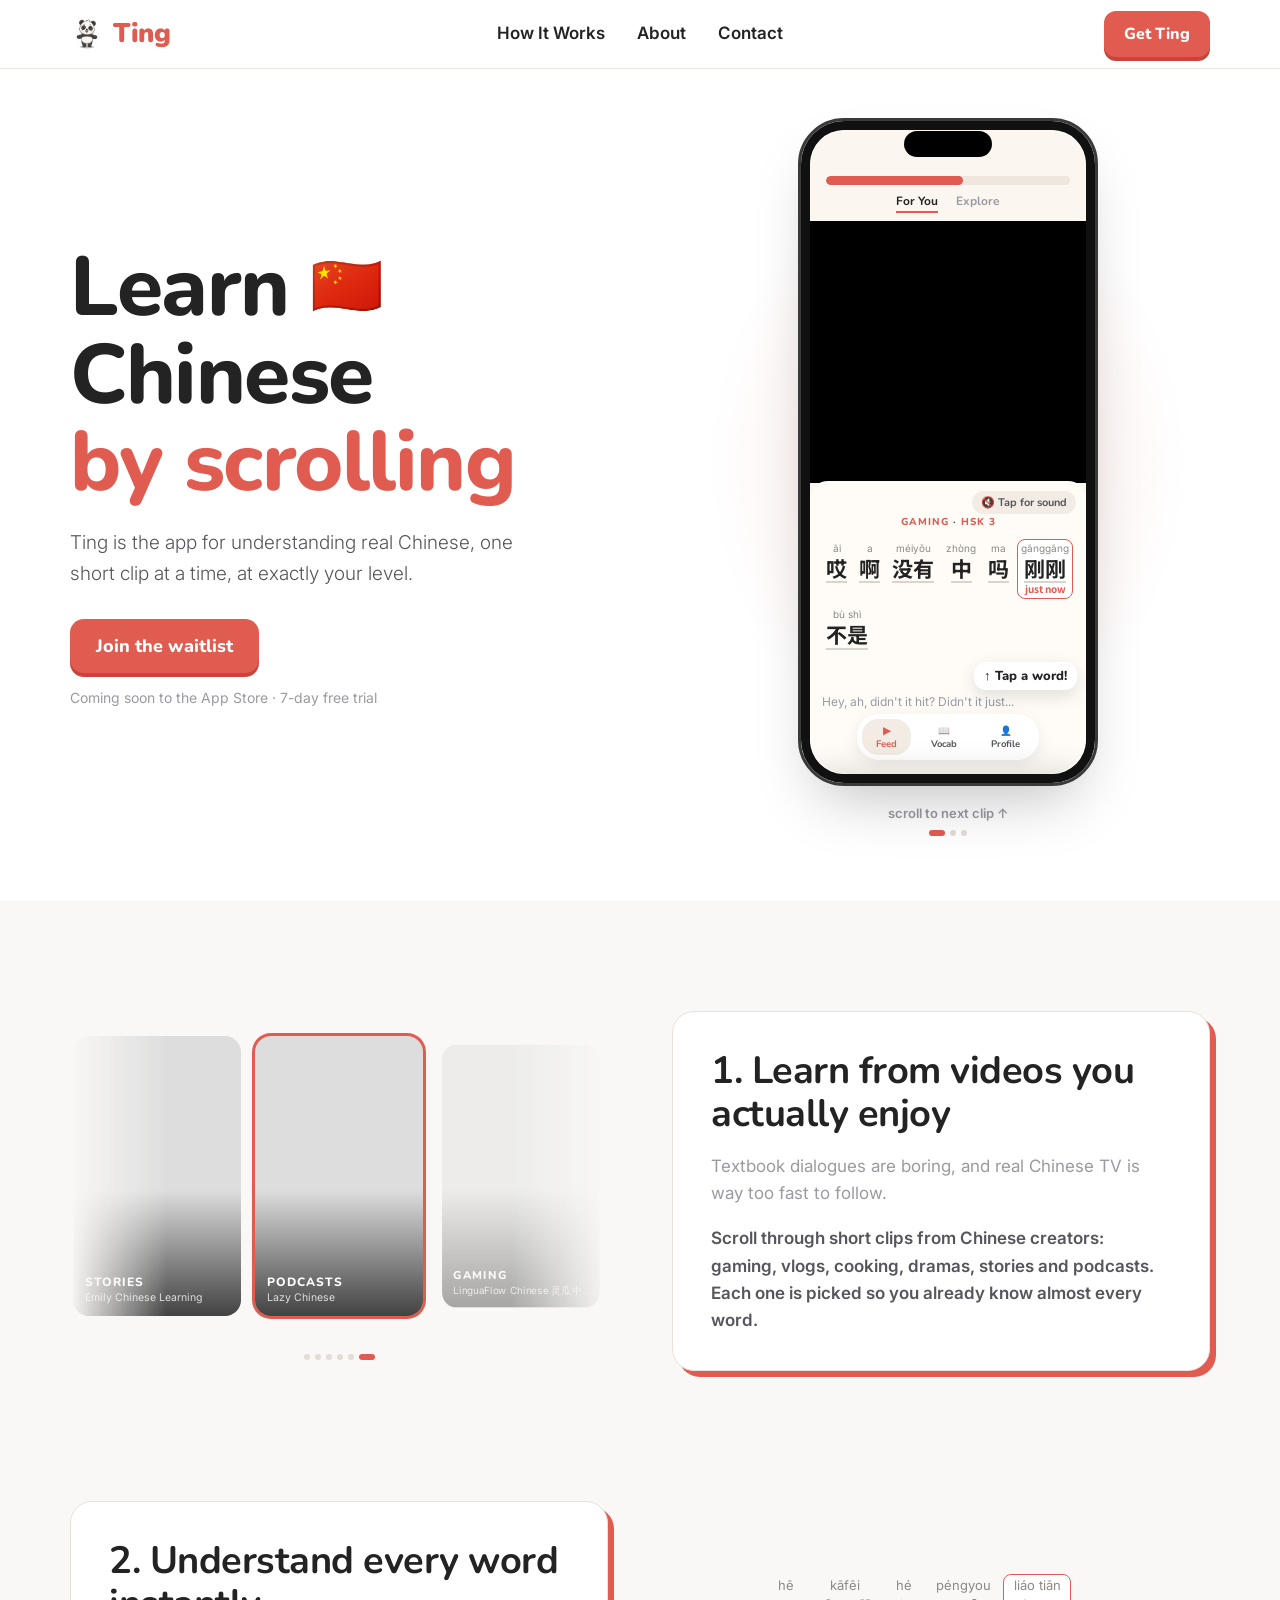
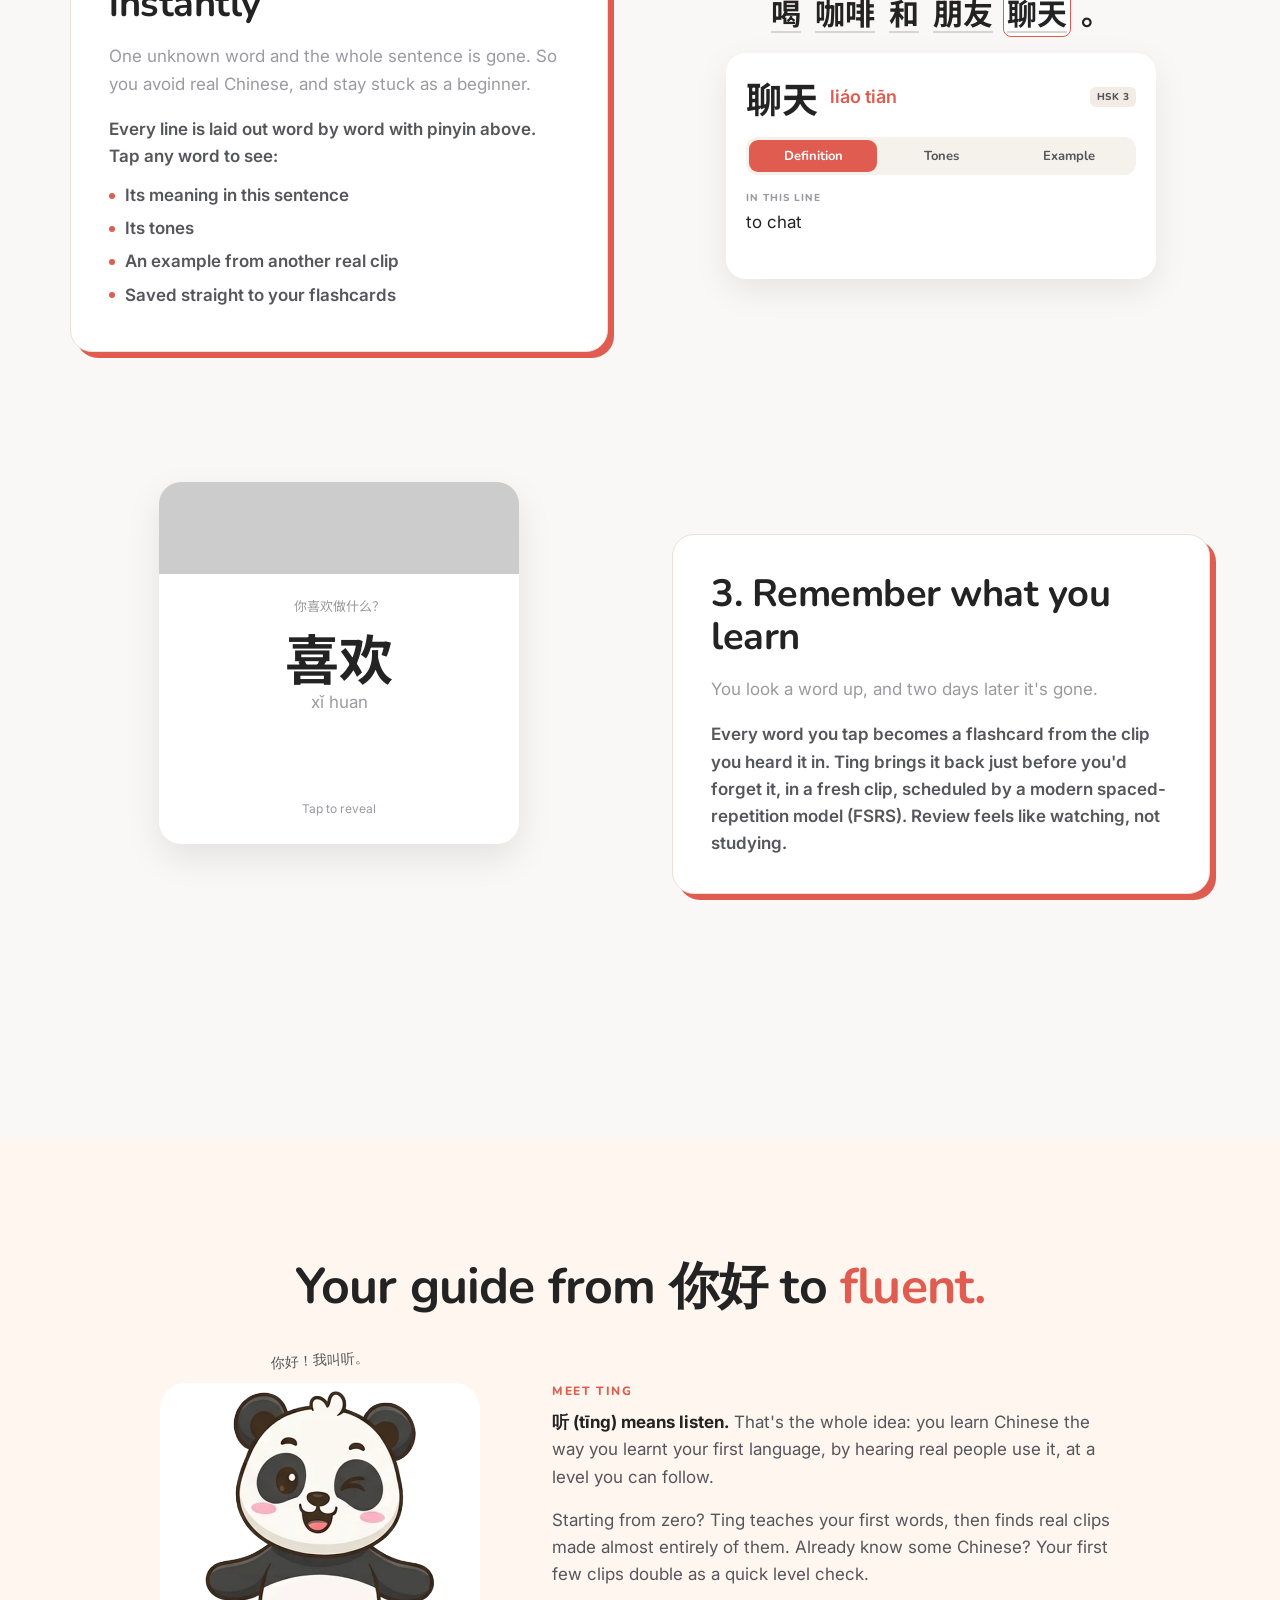
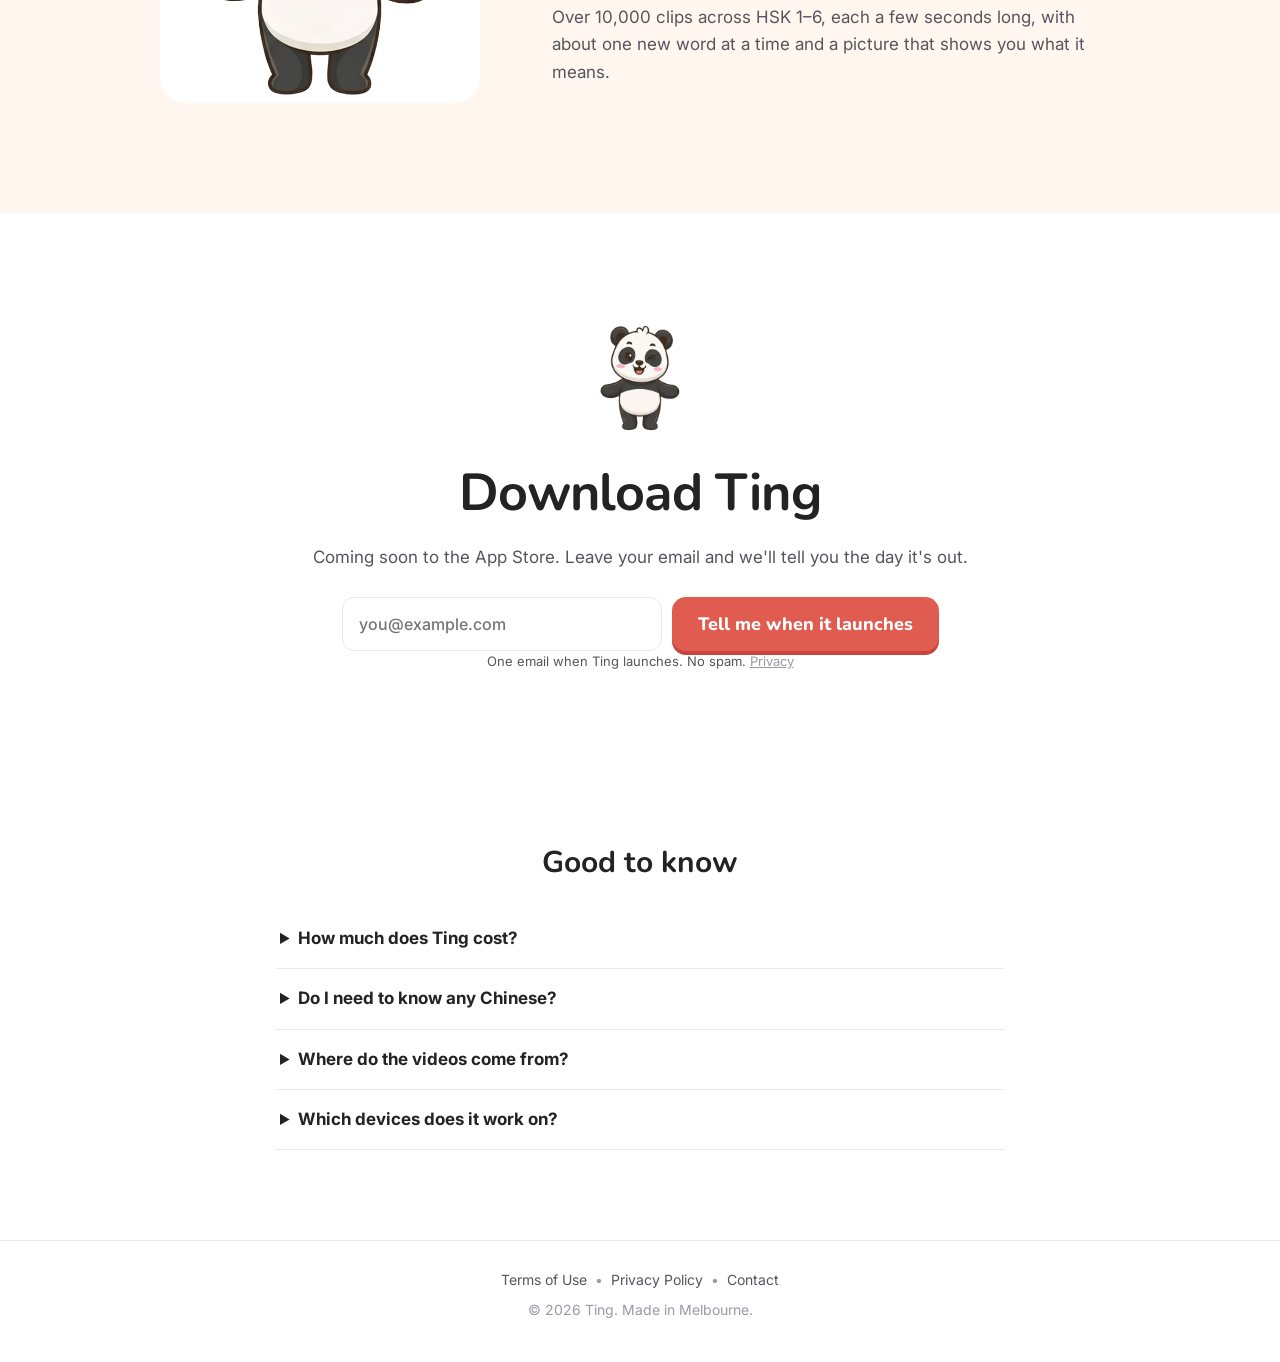
==== index.html @ 0dcec383 "Update website" ====
<!doctype html>
<html lang="en">
<head>
<meta charset="utf-8">
<meta name="viewport" content="width=device-width, initial-scale=1">
<title>Ting: Learn Chinese by Scrolling Real Chinese Videos</title>
<meta name="description" content="Ting is the app for learning Mandarin from real Chinese videos at your level: gaming, vlogs, cooking, dramas and more. Tap any word to understand it; Ting brings it back before you forget.">
<meta property="og:title" content="Ting: Learn Chinese by scrolling">
<meta property="og:description" content="Learn Mandarin from real Chinese videos at your level.">
<meta property="og:image" content="img/icon.png">
<link rel="icon" href="img/favicon.png">
<link rel="apple-touch-icon" href="img/icon.png">
<link rel="preconnect" href="https://fonts.googleapis.com">
<link rel="preconnect" href="https://fonts.gstatic.com" crossorigin>
<link href="https://fonts.googleapis.com/css2?family=Nunito:wght@700;800;900&family=Inter:wght@300;400;500;600;700&family=Noto+Sans+SC:wght@500;700&display=swap" rel="stylesheet">
<link rel="stylesheet" href="home.css?v=9">
</head>
<body>

<nav class="top">
  <div class="wrap">
    <a class="brand" href="./"><img src="img/icon.png" alt="">Ting</a>
    <div class="links">
      <a href="#how">How It Works</a>
      <a href="#about">About</a>
      <a href="support.html">Contact</a>
    </div>
    <div class="cta" data-get="small"></div>
  </div>
</nav>

<header class="hero">
  <div class="wrap">
    <div>
      <h1>Learn <span class="flag">🇨🇳</span> Chinese <em>by scrolling</em></h1>
      <p class="lede">Ting is the app for understanding real Chinese, one short clip at a time, at exactly your level.</p>
      <div data-get="big"></div>
      <p class="note" data-soon>Coming soon to the App Store · 7-day free trial</p>
    </div>

    <div class="stage">
      <div class="phone" id="phone" aria-label="Ting playing a real Chinese clip">
        <div class="island"></div>
        <div class="screen">
          <div class="app-top">
            <div class="goal"><i></i></div>
            <div class="tabs"><b>For You</b><span>Explore</span></div>
          </div>
          <div id="clipwrap">
            <div class="player">
              <div class="video"><div id="yt"></div></div>
            </div>
            <div class="subs">
              <button class="sound" id="sound" type="button">🔇 Tap for sound</button>
              <div class="clip-label"><span id="fmt"></span> · <span id="lvl"></span></div>
              <div class="line zh" id="line"></div>
              <div class="english" id="english"></div>
              <div class="hint" id="hint">Tap a word!</div>
            </div>
          </div>
          <div class="sheet" id="sheet">
            <div class="grab"></div>
            <div class="head"><b id="sh-h"></b><span id="sh-p"></span></div>
            <div class="def" id="sh-en"></div>
            <div class="saved">Saved to your flashcards</div>
          </div>
          <div class="nav-bar"><span>▶ Feed</span><span>📖 Vocab</span><span>👤 Profile</span></div>
        </div>
      </div>
      <button class="next" id="next" type="button">scroll to next clip ↑</button>
      <div class="dots" id="clipdots"></div>
    </div>
  </div>
</header>

<section class="features" id="how">
  <div class="wrap">

    <div class="row">
      <div class="demo">
        <div class="carousel"><div class="track" id="track"></div></div>
        <div class="dots" id="showdots"></div>
      </div>
      <div class="card">
        <h2>1. Learn from videos you actually enjoy</h2>
        <p class="pain">Textbook dialogues are boring, and real Chinese TV is way too fast to follow.</p>
        <p class="fix">Scroll through short clips from Chinese creators: gaming, vlogs, cooking, dramas, stories and podcasts. Each one is picked so you already know almost every word.</p>
      </div>
    </div>

    <div class="row flip">
      <div class="demo">
        <div class="wordcard">
          <div class="sentence zh" id="sentence"></div>
          <div class="panel">
            <div class="top"><b id="wc-h"></b><span class="py" id="wc-p"></span><div class="tags" id="wc-tags"></div></div>
            <div class="seg" id="seg"><button class="on" data-t="def" type="button">Definition</button><button data-t="tones" type="button">Tones</button><button data-t="ex" type="button">Example</button></div>
            <div class="body" id="wc-body"></div>
          </div>
        </div>
      </div>
      <div class="card">
        <h2>2. Understand every word instantly</h2>
        <p class="pain">One unknown word and the whole sentence is gone. So you avoid real Chinese, and stay stuck as a beginner.</p>
        <p class="fix">Every line is laid out word by word with pinyin above. Tap any word to see:</p>
        <ul><li>Its meaning in this sentence</li><li>Its tones</li><li>An example from another real clip</li><li>Saved straight to your flashcards</li></ul>
      </div>
    </div>

    <div class="row">
      <div class="demo">
        <div class="flash">
          <div class="fcard" id="fcard">
            <div class="thumb" id="fc-thumb"></div>
            <div class="face">
              <div class="ex zh" id="fc-ex"></div>
              <div class="big zh" id="fc-h"></div>
              <div class="py" id="fc-p"></div>
              <div class="mean" id="fc-en"></div>
              <div class="exen" id="fc-exen"></div>
              <div class="tap">Tap to reveal</div>
            </div>
          </div>
          <div class="howwell" id="howwell">Did you know it?</div>
          <div class="rate" id="rate"><button class="again" data-r="again" type="button">Again<small>5m</small></button><button class="good" data-r="good" type="button">Good<small>1d</small></button></div>
        </div>
      </div>
      <div class="card">
        <h2>3. Remember what you learn</h2>
        <p class="pain">You look a word up, and two days later it's gone.</p>
        <p class="fix">Every word you tap becomes a flashcard from the clip you heard it in. Ting brings it back just before you'd forget it, in a fresh clip, scheduled by a modern spaced-repetition model (FSRS). Review feels like watching, not studying.</p>
      </div>
    </div>

  </div>
</section>

<section class="meet" id="about">
  <div class="wrap">
    <h2>Your guide from 你好 to <em>fluent.</em></h2>
    <div class="grid">
      <div class="panda"><div class="say">你好！我叫听。</div><img src="img/ting.png" alt="Ting the panda"></div>
      <div>
        <div class="eyebrow">Meet Ting</div>
        <p><b>听 (tīng) means listen.</b> That's the whole idea: you learn Chinese the way you learnt your first language, by hearing real people use it, at a level you can follow.</p>
        <p>Starting from zero? Ting teaches your first words, then finds real clips made almost entirely of them. Already know some Chinese? Your first few clips double as a quick level check.</p>
        <p>Over 10,000 clips across HSK 1–6, each a few seconds long, with about one new word at a time and a picture that shows you what it means.</p>
      </div>
    </div>
  </div>
</section>

<section class="download" id="download">
  <div class="wrap">
    <img class="m" src="img/ting.png" alt="">
    <h2>Download Ting</h2>
    <p id="dl-text">Coming soon to the App Store. Leave your email and we'll tell you the day it's out.</p>
    <div data-get="big" data-form></div>
    <p class="notify-msg" id="notify-msg" role="status" aria-live="polite"></p>
  </div>
</section>

<section class="faq">
  <div class="wrap">
    <h2>Good to know</h2>
    <details><summary>How much does Ting cost?</summary><p>Ting Pro is US$49.99 a year, with a 7-day free trial, or US$9.99 a month. The app shows the price in your currency before you confirm. Cancel any time in Settings → your name → Subscriptions. The videos themselves are YouTube's, and always free to watch on YouTube.</p></details>
    <details><summary>Do I need to know any Chinese?</summary><p>No. Ting starts beginners with their first words and real clips made of them. If you already know some, your first clips fine-tune your level.</p></details>
    <details><summary>Where do the videos come from?</summary><p>From Chinese creators on YouTube, played through YouTube's official embedded player. Ting never copies or hosts any video, and every clip links back to its creator.</p></details>
    <details><summary>Which devices does it work on?</summary><p>iPhone and iPad. Watching clips needs an internet connection; your saved words and reviews work offline.</p></details>
  </div>
</section>

<footer>
  <a href="terms.html">Terms of Use</a> • <a href="privacy.html">Privacy Policy</a> • <a href="support.html">Contact</a>
  <div style="margin-top:8px">© 2026 Ting. Made in Melbourne.</div>
</footer>

<script src="clips.js?v=2"></script>
<script>
// Once Ting is live, put its App Store link here: every "join the waitlist"
// becomes the App Store badge.
var APP_STORE_URL = "";
var BADGE = "https://tools.applemarketingtools.com/api/badges/download-on-the-app-store/black/en-us?size=250x83";

(function () {
  var live = !!APP_STORE_URL;
  document.querySelectorAll("[data-get]").forEach(function (el) {
    var big = el.dataset.get === "big";
    if (live) {
      el.innerHTML = '<a class="store' + (big ? " big" : "") + '" href="' + APP_STORE_URL + '"><img src="' + BADGE + '" alt="Download on the App Store"></a>';
    } else if (el.hasAttribute("data-form")) {
      el.innerHTML = '<form class="notify" id="notify" novalidate><label class="sr" for="notify-email">Email</label>' +
        '<input id="notify-email" name="email" type="email" inputmode="email" autocomplete="email" placeholder="you@example.com" required maxlength="254">' +
        '<input class="sr" name="website" tabindex="-1" autocomplete="off" aria-hidden="true">' +
        '<button class="btn big" type="submit">Tell me when it launches</button></form>' +
        '<p class="small">One email when Ting launches. No spam. <a href="privacy.html">Privacy</a></p>';
    } else {
      el.innerHTML = '<a class="btn' + (big ? " big" : "") + '" href="#download">' + (big ? "Join the waitlist" : "Get Ting") + "</a>";
    }
  });
  if (live) {
    document.querySelectorAll("[data-soon]").forEach(function (el) { el.textContent = "Free for 7 days on iPhone and iPad"; });
    document.getElementById("dl-text").textContent = "Available now on iPhone and iPad.";
  }
})();

// Waitlist: adds the email to Supabase's launch_signups table (insert only;
// see tools/sql/launch_signups.sql). The key is the public anon key the app ships with.
(function () {
  var form = document.getElementById("notify");
  if (!form) return;
  var URL = "https://tvasqjzwjfirneeaderi.supabase.co/rest/v1/launch_signups";
  var KEY = "eyJhbGciOiJIUzI1NiIsInR5cCI6IkpXVCJ9.eyJpc3MiOiJzdXBhYmFzZSIsInJlZiI6InR2YXNxanp3amZpcm5lZWFkZXJpIiwicm9sZSI6ImFub24iLCJpYXQiOjE3ODk5OTUwMDgsImV4cCI6MjEwNTU3MTAwOH0.SgWv__EEBj5vW8KK1sqQUIj9pH5wPj1g8ckh_Kf7JsQ";
  var msg = document.getElementById("notify-msg");
  var button = form.querySelector("button");
  document.querySelectorAll('a[href="#download"]').forEach(function (a) {
    a.addEventListener("click", function () { setTimeout(function () { form.email.focus({ preventScroll: true }); }, 400); });
  });
  function say(text, bad) { msg.textContent = text; msg.className = "notify-msg" + (bad ? " bad" : " good"); }
  form.addEventListener("submit", function (e) {
    e.preventDefault();
    if (form.website.value) return;            // a bot filled the hidden field
    var email = form.email.value.trim();
    if (!/^[^@\s]+@[^@\s]+\.[^@\s]+$/.test(email)) { say("That email doesn't look right.", true); return; }
    button.disabled = true;
    fetch(URL, {
      method: "POST",
      headers: { "apikey": KEY, "Authorization": "Bearer " + KEY, "Content-Type": "application/json", "Prefer": "return=minimal" },
      body: JSON.stringify({ email: email, source: "website" })
    }).then(function (r) {
      // 409: already on the list, which is fine.
      if (r.ok || r.status === 409) { form.reset(); form.hidden = true; say("You're on the list. We'll email you when Ting launches."); }
      else { throw new Error(r.status); }
    }).catch(function () {
      say("Something went wrong. Please try again, or email noah@tingpanda.com.", true);
    }).finally(function () { button.disabled = false; });
  });
})();

// The hero phone: real Ting clips through YouTube's embedded player, with the
// line word by word underneath. Tap a word for its meaning; scroll for the next clip.
(function () {
  var clips = window.TING_CLIPS, at = 0, player = null, muted = true, timer = null, loops = 0;
  var $ = function (id) { return document.getElementById(id); };
  var sheet = $("sheet"), hint = $("hint"), dots = $("clipdots");
  clips.forEach(function () { dots.appendChild(document.createElement("i")); });

  function show(c) {
    $("fmt").textContent = c.label;
    $("lvl").textContent = "HSK " + c.hsk;
    $("english").textContent = c.english;
    var line = $("line"); line.innerHTML = "";
    c.words.forEach(function (w, i) {
      var b = document.createElement("button");
      b.type = "button"; b.className = "w" + (w.n ? " new" : "");
      b.innerHTML = '<span class="p">' + w.p + '</span><span class="h">' + w.h + "</span>" + (w.n ? '<span class="g">' + w.en + "</span>" : "");
      b.addEventListener("click", function () { open(w); });
      line.appendChild(b);
    });
    [].forEach.call(dots.children, function (d, i) { d.className = i === at ? "on" : ""; });
    sheet.classList.remove("open");
    hint.style.display = "";
    requestAnimationFrame(placeHint);
  }
  function placeHint() {
    var target = $("line").querySelector(".w.new") || $("line").firstChild;
    if (!target) return;
    // Under the line, pointing up at the new word, so it never covers a word.
    var subs = target.closest(".subs").getBoundingClientRect(), r = target.getBoundingClientRect();
    var line = $("line").getBoundingClientRect();
    hint.style.left = Math.max(4, Math.min(r.left - subs.left + r.width / 2 - 50, subs.width - 112)) + "px";
    hint.style.top = (line.bottom - subs.top + 8) + "px";
  }
  function open(w) {
    $("sh-h").textContent = w.h; $("sh-p").textContent = w.p; $("sh-en").textContent = w.en;
    sheet.classList.add("open"); hint.style.display = "none";
  }
  function go(dir) {
    var wrap = $("clipwrap");
    wrap.classList.add("slide-out");
    setTimeout(function () {
      at = (at + dir + clips.length) % clips.length;
      wrap.classList.remove("slide-out"); wrap.classList.add("slide-in");
      show(clips[at]); play(clips[at]);
      setTimeout(function () { wrap.classList.remove("slide-in"); }, 400);
    }, 300);
  }
  function play(c) {
    if (!player || !player.loadVideoById) return;
    player.loadVideoById({ videoId: c.yt, startSeconds: c.start, endSeconds: c.end });
    if (muted) player.mute(); else player.unMute();
  }
  function tick() {
    if (!player || !player.getCurrentTime) return;
    var t = player.getCurrentTime(), c = clips[at];
    [].forEach.call($("line").children, function (b, i) {
      var w = c.words[i]; b.classList.toggle("now", t >= w.s && t < w.e);
    });
  }
  window.onYouTubeIframeAPIReady = function () {
    var c = clips[at];
    player = new YT.Player("yt", {
      videoId: c.yt,
      playerVars: { start: Math.floor(c.start), end: Math.ceil(c.end), autoplay: 1, mute: 1, playsinline: 1, controls: 0, rel: 0, origin: location.origin },
      events: {
        onReady: function (e) { e.target.mute(); e.target.seekTo(clips[at].start, true); e.target.playVideo(); },
        // Each clip plays twice, then the feed moves on by itself.
        onStateChange: function (e) {
          if (e.data !== YT.PlayerState.ENDED) return;
          if (++loops >= 2 && !sheet.classList.contains("open")) { loops = 0; go(1); }
          else { player.seekTo(clips[at].start, true); player.playVideo(); }
        }
      }
    });
    timer = setInterval(tick, 120);
  };
  $("sound").addEventListener("click", function () {
    muted = !muted;
    if (player && player.unMute) { if (muted) player.mute(); else { player.unMute(); player.playVideo(); } }
    this.textContent = muted ? "🔇 Tap for sound" : "🔊 Sound on";
  });
  $("next").addEventListener("click", function () { loops = 0; go(1); });
  sheet.addEventListener("click", function () { sheet.classList.remove("open"); });
  window.addEventListener("resize", placeHint);
  show(clips[at]);
  var s = document.createElement("script"); s.src = "https://www.youtube.com/iframe_api"; document.head.appendChild(s);
})();

// 1. The clip formats, sliding past like Kiku's shows. Three copies of the
// row, so it can loop forever: the highlighted card stays in the middle.
(function () {
  var shows = window.TING_SHOWS, n = shows.length, track = document.getElementById("track"), dots = document.getElementById("showdots"), at = n;
  for (var k = 0; k < 3; k++) shows.forEach(function (s) {
    var d = document.createElement("div");
    d.className = "show";
    d.style.backgroundImage = "url(https://i.ytimg.com/vi/" + s.yt + "/hqdefault.jpg)";
    d.innerHTML = "<b>" + s.label + "</b><span>" + s.channel + "</span>";
    track.appendChild(d);
  });
  shows.forEach(function () { dots.appendChild(document.createElement("i")); });
  function move(animate) {
    var el = track.children[at];
    track.style.transition = animate ? "" : "none";
    [].forEach.call(track.children, function (c, i) { c.className = "show" + (i === at ? " on" : ""); });
    [].forEach.call(dots.children, function (d, i) { d.className = i === at % n ? "on" : ""; });
    track.style.transform = "translateX(" + -(el.offsetLeft + el.offsetWidth / 2) + "px)";
  }
  move(false);
  setInterval(function () {
    at++; move(true);
    // Past the middle copy: jump back to the same card in it, unseen.
    if (at >= 2 * n) setTimeout(function () { at -= n; move(false); }, 650);
  }, 2400);
})();

// 2. Tap a word: the card Ting shows.
(function () {
  var words = window.TING_DEMO, sel = 4, tab = "def";
  var ex = {
    "喝": ["我在喝水", "I'm drinking water"], "咖啡": ["你喜欢喝热咖啡", "You like drinking hot coffee"],
    "和": ["这个人和这个人", "This person and this person"], "朋友": ["是我的朋友", "Is my friend"],
    "聊天": ["喝咖啡和朋友聊天。", "Drinking coffee and chatting with friends."]
  };
  // The app's tone guide (ToneGuide in WordDefinitionSheet.swift).
  var names = ["", "First tone", "Second tone", "Third tone", "Fourth tone", "Light tone"];
  var like = ["", "High and flat, like singing a note", "Rises, like asking \u201Chuh?\u201D", "Dips low, like \u201Cmhm\u201D",
              "Drops hard, like scolding someone", "Light and short"];
  var paths = ["", "M6 10 H48", "M6 32 L48 8", "M6 16 Q20 38 30 32 T48 8", "M6 8 L48 34", ""];
  function tone(s) {
    var m = { "āēīōūǖ": 1, "áéíóúǘ": 2, "ǎěǐǒǔǚ": 3, "àèìòùǜ": 4 };
    for (var k in m) for (var i = 0; i < k.length; i++) if (s.indexOf(k[i]) >= 0) return m[k];
    return 5;
  }
  var box = document.getElementById("sentence");
  words.forEach(function (w, i) {
    var b = document.createElement("button");
    b.type = "button"; b.className = "w";
    b.innerHTML = '<span class="p">' + w.p + '</span><span class="h">' + w.h + "</span>";
    b.addEventListener("click", function () { sel = i; draw(); });
    box.appendChild(b);
  });
  var punct = document.createElement("span"); punct.className = "w"; punct.innerHTML = '<span class="p">&nbsp;</span><span class="h" style="border:0">。</span>'; box.appendChild(punct);
  document.querySelectorAll("#seg button").forEach(function (b) {
    b.addEventListener("click", function () { tab = b.dataset.t; draw(); });
  });
  function draw() {
    var w = words[sel];
    [].forEach.call(box.children, function (b, i) { b.classList.toggle("sel", i === sel); });
    document.querySelectorAll("#seg button").forEach(function (b) { b.classList.toggle("on", b.dataset.t === tab); });
    document.getElementById("wc-h").textContent = w.h;
    document.getElementById("wc-p").textContent = w.p;
    document.getElementById("wc-tags").innerHTML = "<span>HSK " + w.hsk + "</span>" + (w.pos && w.pos !== "unknown" ? "<span>" + w.pos + "</span>" : "");
    var body = document.getElementById("wc-body");
    if (tab === "def") body.innerHTML = '<div class="lbl">In this line</div>' + w.en.split(";")[0].replace(/ conjunction$/, "");
    else if (tab === "tones") body.innerHTML = '<div class="tones">' + w.p.split(" ").map(function (s) {
      var t = tone(s);
      return '<div class="tone"><svg viewBox="0 0 54 40"><path d="' + (paths[t] || "M6 22 H12") + '" stroke="#E05C50" stroke-width="4" fill="none" stroke-linecap="round"/>' +
        (t === 5 ? '<circle cx="27" cy="22" r="5" fill="#E05C50"/>' : "") + '</svg><div><b>' + s + "</b> · " + names[t] + "<small>" + like[t] + "</small></div></div>";
    }).join("") + "</div>";
    else body.innerHTML = '<div class="lbl">' + (ex[w.h][0].indexOf("喝咖啡和朋友") === 0 ? "In this clip" : "From another clip") + '</div><div class="zh" style="font-size:20px">' + ex[w.h][0] + '</div><div style="color:#9A9AA2;font-size:14px">' + ex[w.h][1] + "</div>";
  }
  draw();
})();

// 3. A review card: tap to reveal, then Again or Good.
(function () {
  var cards = [
    { h: "喜欢", p: "xǐ huan", en: "to like", ex: "你喜欢做什么？", exen: "What do you like doing?", yt: "8HTiV2SnZfE" },
    { h: "知道", p: "zhī dào", en: "to know", ex: "你知道吗？", exen: "You know what?", yt: "GqTrV5lYTjM" },
    { h: "好吃", p: "hǎo chī", en: "delicious", ex: "鸡蛋很好吃", exen: "Eggs are delicious.", yt: "a4FsK4aZ-MI" }
  ];
  var at = 0, card = document.getElementById("fcard"), rate = document.getElementById("rate"), how = document.getElementById("howwell");
  function draw() {
    var c = cards[at];
    document.getElementById("fc-thumb").style.backgroundImage = "url(https://i.ytimg.com/vi/" + c.yt + "/hqdefault.jpg)";
    document.getElementById("fc-ex").textContent = c.ex;
    document.getElementById("fc-h").textContent = c.h;
    document.getElementById("fc-p").textContent = c.p;
    document.getElementById("fc-en").textContent = c.en;
    document.getElementById("fc-exen").textContent = c.exen;
    card.classList.remove("shown", "leave"); rate.classList.remove("on"); how.classList.remove("on");
  }
  card.addEventListener("click", function () { card.classList.add("shown"); rate.classList.add("on"); how.classList.add("on"); });
  rate.querySelectorAll("button").forEach(function (b) {
    b.addEventListener("click", function () {
      card.classList.add("leave");
      setTimeout(function () { at = (at + 1) % cards.length; draw(); }, 320);
    });
  });
  draw();
})();
</script>
</body>
</html>
---- home.css ----
/* Homepage, laid out like kikulang.com: a live phone in the hero, three
   numbered feature cards with working demos, then the download. The legal
   pages keep style.css. */
:root {
  --coral: #E05C50;
  --coral-dark: #C7453B;
  --coral-soft: #FDEBE7;
  --good: #3FAE5A;
  --again: #E05C50;
  --ink: #232323;
  --ink-2: #55555C;
  --ink-3: #9A9AA2;
  --bg: #FFFFFF;
  --bg-2: #F9F8F6;
  --bg-3: #FFF7EF;
  --line: #ECE7E1;
  color-scheme: light;
}
* { box-sizing: border-box; }
html { scroll-behavior: smooth; }
body { margin: 0; background: var(--bg); color: var(--ink); font-family: "Inter", system-ui, -apple-system, sans-serif;
  font-size: 17px; line-height: 1.6; -webkit-font-smoothing: antialiased; overflow-x: hidden; }
h1, h2, h3, .brand { font-family: "Nunito", system-ui, sans-serif; }
img { max-width: 100%; display: block; }
a { color: inherit; }
.zh { font-family: "Noto Sans SC", sans-serif; }
.wrap { width: min(1140px, 100% - 32px); margin: 0 auto; }
.sr { position: absolute; width: 1px; height: 1px; overflow: hidden; clip: rect(0 0 0 0); }

/* Nav */
nav.top { position: sticky; top: 0; z-index: 20; background: rgba(255,255,255,.92); backdrop-filter: blur(12px);
  -webkit-backdrop-filter: blur(12px); border-bottom: 1px solid var(--line); }
nav.top .wrap { display: grid; grid-template-columns: 1fr auto 1fr; align-items: center; height: 68px; }
.brand { display: flex; align-items: center; gap: 9px; text-decoration: none; color: var(--coral); font-weight: 900; font-size: 27px; letter-spacing: -.5px; }
.brand img { width: 34px; height: 34px; border-radius: 9px; }
nav.top .links { display: flex; gap: 32px; }
nav.top .links a { text-decoration: none; font-weight: 600; color: var(--ink); }
nav.top .links a:hover { color: var(--coral); }
nav.top .cta { justify-self: end; }

/* Store badge / waitlist button */
.store img { height: 40px; width: auto; }
.store.big img { height: 52px; }
.btn { display: inline-flex; align-items: center; gap: 8px; background: var(--coral); color: #fff; text-decoration: none; border: 0; cursor: pointer;
  font: 800 16px "Nunito", sans-serif; padding: 12px 20px; border-radius: 12px; box-shadow: 0 4px 0 var(--coral-dark);
  transition: transform .1s, box-shadow .1s; }
.btn:hover { transform: translateY(1px); box-shadow: 0 3px 0 var(--coral-dark); }
.btn.big { font-size: 18px; padding: 15px 26px; border-radius: 14px; }
.btn:disabled { opacity: .6; cursor: default; }

/* Hero */
.hero .wrap { display: grid; grid-template-columns: 1.1fr 1fr; align-items: center; gap: 40px; min-height: calc(100vh - 68px); padding: 40px 0 56px; }
.hero h1 { font-size: clamp(48px, 7vw, 84px); line-height: 1.04; margin: 0 0 22px; letter-spacing: -1.5px; font-weight: 800; }
.hero h1 .flag { font-size: .7em; vertical-align: .15em; }
.hero h1 em { font-style: normal; color: var(--coral); display: block; }
.hero .lede { font-size: 19px; color: var(--ink-2); max-width: 470px; margin: 0 0 30px; font-weight: 300; }
.hero .note { margin: 14px 0 0; font-size: 14px; color: var(--ink-3); }

/* The phone */
.stage { position: relative; justify-self: center; display: flex; flex-direction: column; align-items: center; }
.stage::before { content: ""; position: absolute; inset: 8% -30% 12%; background: radial-gradient(closest-side, rgba(224,92,80,.16), transparent); z-index: -1; }
.phone { position: relative; width: 300px; height: 668px; border-radius: 46px; background: #fff; border: 3px solid #3a3a3a;
  box-shadow: 0 30px 60px -20px rgba(0,0,0,.25), inset 0 0 0 9px #111; overflow: hidden; }
.screen { position: absolute; inset: 9px; border-radius: 37px; overflow: hidden; background: #FBF6EF; display: flex; flex-direction: column; }
.island { position: absolute; top: 10px; left: 50%; transform: translateX(-50%); width: 88px; height: 26px; border-radius: 14px; background: #000; z-index: 5; }
.app-top { padding: 46px 16px 8px; }
.goal { height: 9px; border-radius: 6px; background: #EFE7DD; overflow: hidden; }
.goal i { display: block; height: 100%; width: 56%; background: var(--coral); border-radius: 6px; }
.tabs { display: flex; justify-content: center; gap: 18px; margin-top: 8px; font: 700 12px "Nunito"; color: var(--ink-3); }
.tabs b { color: var(--ink); border-bottom: 2px solid var(--coral); padding-bottom: 2px; }
.player { background: #000; flex: 0 0 auto; }
.player .meta { display: flex; align-items: center; gap: 8px; padding: 8px 10px; color: #fff; font-size: 11px; line-height: 1.25; }
.player .meta .ch { width: 24px; height: 24px; border-radius: 50%; background: #333 center/cover; flex: none; }
.player .meta b { display: block; font-size: 11.5px; }
.player .meta span { opacity: .7; }
/* A tall black stage, as in the app: the 16:9 picture sits in the middle and
   YouTube's own title bar and logo fall in the bands above and below it. */
.video { position: relative; height: 262px; background: #000; }
.video iframe, .video > div { position: absolute; inset: 0; width: 100%; height: 100%; border: 0; }
.sound { position: absolute; right: 10px; top: 10px; background: #F2ECE4; color: var(--ink-2); border: 0; border-radius: 14px; padding: 4px 9px;
  font: 700 11px "Nunito"; cursor: pointer; }
.subs { position: relative; flex: 1; background: #FFFCF8; border-radius: 18px 18px 0 0; margin-top: -2px; padding: 34px 12px 70px; overflow: hidden; }
.clip-label { text-align: center; font: 800 10px "Nunito"; letter-spacing: 1px; color: var(--ink-2); text-transform: uppercase; margin-bottom: 10px; }
.clip-label span { color: var(--coral); }
.line { display: flex; flex-wrap: wrap; gap: 6px 4px; justify-content: flex-start; }
.w { display: flex; flex-direction: column; align-items: center; padding: 2px 3px 3px; border-radius: 8px; border: 1.5px solid transparent; cursor: pointer;
  background: none; font: inherit; color: inherit; transition: background .15s; }
.w .p { font-family: "Inter", sans-serif; font-size: 10px; color: #8D8A86; line-height: 1.3; }
.w .h { font-family: "Noto Sans SC", sans-serif; font-size: 21px; font-weight: 700; line-height: 1.25; border-bottom: 2.5px solid #D9D4CD; }
.w .g { font-size: 10px; color: var(--coral); font-weight: 700; line-height: 1.2; max-width: 70px; text-align: center; }
.w.new { border-color: var(--coral); background: #fff; }
.w.now .h { border-bottom-color: var(--coral); }
.w:hover { background: var(--coral-soft); }
.english { margin-top: 10px; font-size: 12px; color: var(--ink-3); }
.hint { position: absolute; z-index: 4; background: #fff; border-radius: 12px; padding: 5px 10px; font: 800 13px "Nunito"; box-shadow: 0 6px 18px rgba(0,0,0,.12);
  white-space: nowrap; pointer-events: none; animation: bob 1.6s ease-in-out infinite; }
.hint::before { content: "↑ "; }
@keyframes bob { 50% { transform: translateY(3px); } }
.english { margin-top: 38px; }
.sheet { position: absolute; left: 0; right: 0; bottom: 0; z-index: 6; background: #fff; border-radius: 20px 20px 0 0; box-shadow: 0 -10px 30px rgba(0,0,0,.12);
  padding: 14px 16px 18px; transform: translateY(105%); transition: transform .28s cubic-bezier(.2,.8,.2,1); }
.sheet.open { transform: none; }
.sheet .grab { width: 34px; height: 4px; border-radius: 2px; background: #ddd; margin: -4px auto 10px; }
.sheet .head { display: flex; align-items: baseline; gap: 8px; }
.sheet .head b { font: 700 28px "Noto Sans SC"; }
.sheet .head span { color: var(--coral); font-weight: 600; }
.sheet .def { margin-top: 6px; font-size: 14px; }
.sheet .saved { margin-top: 10px; font-size: 11.5px; color: var(--ink-3); }
.sheet .saved::before { content: "🔖 "; }
.nav-bar { position: absolute; left: 50%; bottom: 14px; transform: translateX(-50%); z-index: 5; display: flex; gap: 6px; background: #fff; border-radius: 22px;
  padding: 5px; box-shadow: 0 4px 16px rgba(0,0,0,.08); font: 700 9.5px "Nunito"; color: var(--ink-2); }
.nav-bar span { padding: 5px 14px; border-radius: 16px; text-align: center; }
.nav-bar span:first-child { background: #F2ECE4; color: var(--coral); }
.next { margin-top: 18px; background: none; border: 0; color: var(--ink-3); font: 600 13px "Inter"; cursor: pointer; }
.next:hover { color: var(--coral); }
.dots { display: flex; gap: 5px; justify-content: center; margin-top: 8px; }
.dots i { width: 6px; height: 6px; border-radius: 3px; background: #E2DCD4; transition: width .2s, background .2s; }
.dots i.on { width: 16px; background: var(--coral); }
.slide-out { animation: out .32s ease forwards; }
.slide-in { animation: in .38s cubic-bezier(.2,.8,.2,1); }
@keyframes out { to { transform: translateY(-40px); opacity: 0; } }
@keyframes in { from { transform: translateY(50px); opacity: 0; } }

/* Feature rows */
.features { background: var(--bg-2); padding: 110px 0 60px; }
.row { display: grid; grid-template-columns: 1fr 1fr; gap: 64px; align-items: center; margin-bottom: 130px; }
.row.flip .demo { order: 2; }
.card { position: relative; background: #fff; border: 1.5px solid #E8E2DA; border-radius: 22px; padding: 38px 38px 36px; box-shadow: 6px 6px 0 var(--coral); }
.card h2 { font-size: clamp(28px, 3.2vw, 38px); line-height: 1.12; margin: 0 0 18px; letter-spacing: -.5px; }
.card .pain { color: var(--ink-3); margin: 0 0 18px; }
.card .fix { font-weight: 600; color: var(--ink-2); margin: 0; }
.card ul { margin: 12px 0 0; padding: 0; list-style: none; font-weight: 600; color: var(--ink-2); }
.card li { padding-left: 16px; position: relative; margin: 6px 0; }
.card li::before { content: ""; position: absolute; left: 0; top: .62em; width: 6px; height: 6px; border-radius: 3px; background: var(--coral); }

/* Demo 1: show carousel */
.carousel { position: relative; height: 330px; overflow: hidden; -webkit-mask: linear-gradient(90deg, transparent, #000 18%, #000 82%, transparent); mask: linear-gradient(90deg, transparent, #000 18%, #000 82%, transparent); }
.track { position: absolute; top: 14px; left: 50%; display: flex; gap: 14px; transition: transform .6s cubic-bezier(.3,.7,.2,1); }
.show { position: relative; width: 168px; height: 280px; border-radius: 16px; overflow: hidden; flex: none; background: #ddd center/cover;
  opacity: .45; transform: scale(.94); transition: opacity .4s, transform .4s, box-shadow .4s; }
.show.on { opacity: 1; transform: none; box-shadow: 0 0 0 3px var(--coral); }
.show::after { content: ""; position: absolute; inset: 0; background: linear-gradient(transparent 55%, rgba(0,0,0,.7)); }
.show b { position: absolute; left: 12px; bottom: 26px; z-index: 1; color: #fff; font: 800 12px "Nunito"; letter-spacing: 1px; text-transform: uppercase; }
.show span { position: absolute; left: 12px; right: 10px; bottom: 9px; z-index: 1; color: rgba(255,255,255,.8); font-size: 10.5px; white-space: nowrap; overflow: hidden; text-overflow: ellipsis; }
.carousel + .dots { margin-top: 2px; }

/* Demo 2: word card */
.wordcard { max-width: 430px; margin: 0 auto; }
.sentence { display: flex; gap: 6px; flex-wrap: wrap; justify-content: center; margin-bottom: 16px; }
.sentence .w .h { font-size: 30px; }
.sentence .w .p { font-size: 13px; }
.sentence .w.sel { border-color: var(--coral); background: #fff; }
.panel { background: #fff; border-radius: 20px; box-shadow: 0 12px 34px rgba(0,0,0,.08); overflow: hidden; }
.panel .top { padding: 18px 20px 10px; display: flex; align-items: center; gap: 12px; }
.panel .top b { font: 700 36px "Noto Sans SC"; }
.panel .top .py { color: var(--coral); font-weight: 600; font-size: 18px; }
.panel .tags { margin-left: auto; display: flex; gap: 6px; }
.panel .tags span { font: 800 10px "Nunito"; letter-spacing: .5px; padding: 3px 7px; border-radius: 6px; background: #F2ECE4; color: var(--ink-2); text-transform: uppercase; }
.seg { display: flex; margin: 4px 20px 0; background: #F5F1EB; border-radius: 12px; padding: 3px; }
.seg button { flex: 1; border: 0; background: none; padding: 7px; border-radius: 9px; font: 700 13px "Nunito"; color: var(--ink-2); cursor: pointer; }
.seg button.on { background: var(--coral); color: #fff; }
.panel .body { padding: 16px 20px 20px; min-height: 104px; }
.panel .lbl { font: 800 10px "Nunito"; letter-spacing: 1px; color: var(--ink-3); text-transform: uppercase; margin-bottom: 4px; }
.tones { display: flex; flex-direction: column; gap: 12px; }
.tone { display: flex; align-items: center; gap: 14px; }
.tone svg { width: 46px; height: 34px; flex: none; }
.tone div { font-size: 14px; color: var(--ink-2); }
.tone b { color: var(--coral); font-size: 17px; }
.tone small { display: block; color: var(--ink-3); font-size: 13px; }

/* Demo 3: flashcard */
.flash { max-width: 360px; margin: 0 auto; }
.fcard { background: #fff; border-radius: 22px; box-shadow: 0 14px 36px rgba(0,0,0,.09); overflow: hidden; cursor: pointer; transition: transform .3s, opacity .3s; }
.fcard .thumb { height: 92px; background: #ccc center/cover; }
.fcard .face { padding: 22px 20px 26px; text-align: center; min-height: 270px; display: flex; flex-direction: column; align-items: center; }
.fcard .ex { font-family: "Noto Sans SC"; color: var(--ink-3); font-size: 13px; }
.fcard .big { font: 700 54px "Noto Sans SC"; margin: 8px 0 0; line-height: 1.2; }
.fcard .py { color: var(--ink-3); }
.fcard .tap { margin-top: auto; color: var(--ink-3); font-size: 12px; }
.fcard .mean { margin-top: 14px; font-weight: 700; font-size: 18px; display: none; }
.fcard .exen { color: var(--ink-3); font-size: 13px; display: none; }
.fcard.shown .mean, .fcard.shown .exen { display: block; }
.fcard.shown .tap { display: none; }
.rate { display: grid; grid-template-columns: 1fr 1fr; gap: 10px; margin-top: 16px; visibility: hidden; }
.rate.on { visibility: visible; }
.rate button { border: 0; border-radius: 14px; padding: 11px; color: #fff; font: 800 15px "Nunito"; cursor: pointer; line-height: 1.15; }
.rate button small { display: block; font-weight: 600; font-size: 11px; opacity: .85; }
.rate .again { background: var(--again); box-shadow: 0 4px 0 var(--coral-dark); }
.rate .good { background: var(--good); box-shadow: 0 4px 0 #2F8A45; }
.howwell { text-align: center; color: var(--ink-3); font-size: 13px; margin-top: 14px; visibility: hidden; }
.howwell.on { visibility: visible; }
.fcard.leave { transform: translateX(60px) rotate(4deg); opacity: 0; }

/* Meet Ting */
.meet { background: var(--bg-3); padding: 110px 0; }
.meet h2 { text-align: center; font-size: clamp(32px, 4.2vw, 50px); margin: 0 0 56px; letter-spacing: -.8px; }
.meet h2 em { font-style: normal; color: var(--coral); }
.meet .grid { display: grid; grid-template-columns: 320px 1fr; gap: 72px; align-items: center; max-width: 960px; margin: 0 auto; }
.meet .panda { position: relative; }
.meet .panda .say { position: absolute; top: -34px; left: 50%; transform: translateX(-50%) rotate(-3deg); font-size: 14px; color: var(--ink-2); white-space: nowrap; }
.meet .panda img { width: 100%; border-radius: 26px; background: #fff; }
.meet .eyebrow { font: 800 12px "Nunito"; letter-spacing: 1.6px; color: var(--coral); text-transform: uppercase; margin-bottom: 10px; }
.meet p { color: var(--ink-2); margin: 0 0 16px; }
.meet p b { color: var(--ink); }

/* Download */
.download { padding: 110px 0 90px; text-align: center; }
.download h2 { font-size: clamp(34px, 4.5vw, 52px); margin: 0 0 10px; letter-spacing: -.8px; }
.download p { color: var(--ink-2); margin: 0 0 26px; }
.download .m { width: 110px; margin: 0 auto 18px; }
.notify { display: flex; gap: 10px; justify-content: center; flex-wrap: wrap; }
.notify input[type=email] { width: min(320px, 100%); padding: 14px 16px; border-radius: 12px; border: 1.5px solid var(--line); font: 500 16px "Inter"; }
.notify input[type=email]:focus { outline: 2px solid var(--coral); border-color: transparent; }
.notify-msg { min-height: 1.5em; margin: 14px 0 0; font-weight: 600; }
.notify-msg.good { color: var(--good); } .notify-msg.bad { color: var(--coral-dark); }
.small { font-size: 13px; color: var(--ink-3); margin-top: 6px; }
.small a { color: var(--ink-3); }

/* FAQ */
.faq { max-width: 760px; margin: 0 auto; padding: 0 0 90px; }
.faq h2 { text-align: center; font-size: 30px; margin: 0 0 22px; }
.faq details { border-bottom: 1px solid var(--line); padding: 16px 4px; }
.faq summary { cursor: pointer; font-weight: 700; }
.faq p { color: var(--ink-2); margin: 10px 0 0; }

footer { border-top: 1px solid var(--line); padding: 28px 0 40px; text-align: center; font-size: 14px; color: var(--ink-3); }
footer a { color: var(--ink-2); text-decoration: none; margin: 0 4px; }
footer a:hover { color: var(--coral); }

@media (max-width: 900px) {
  nav.top .wrap { grid-template-columns: 1fr auto; }
  nav.top .links { display: none; }
  .hero .wrap { grid-template-columns: 1fr; text-align: center; min-height: 0; padding-top: 36px; }
  .hero .lede { margin-left: auto; margin-right: auto; }
  .row, .row.flip { grid-template-columns: 1fr; gap: 36px; margin-bottom: 90px; }
  .row .demo, .row.flip .demo { order: 2; }
  .meet .grid { grid-template-columns: 1fr; gap: 48px; }
  .meet .panda { max-width: 260px; margin: 0 auto; }
  .card { padding: 28px 24px; }
}
@media (max-width: 380px) {
  .phone { transform: scale(.9); margin: -30px 0; }
  .store img { height: 34px; }
}
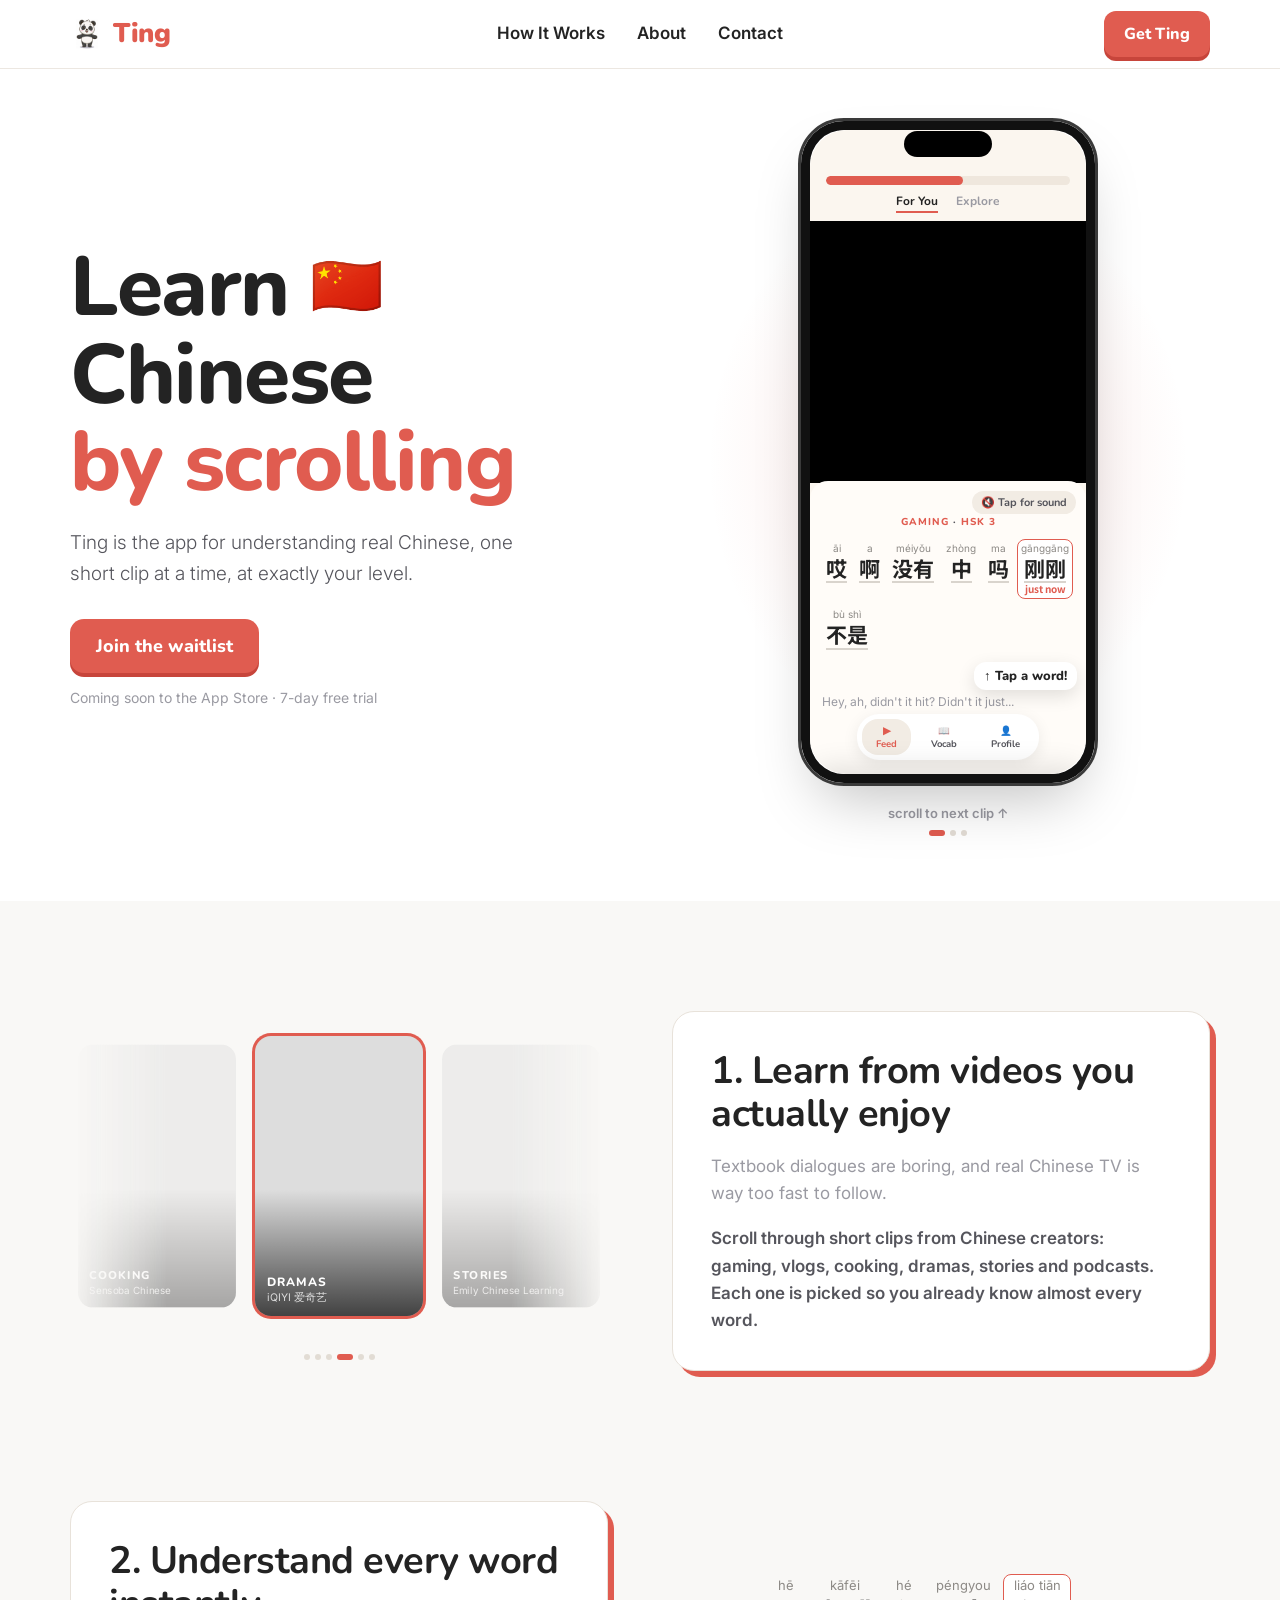
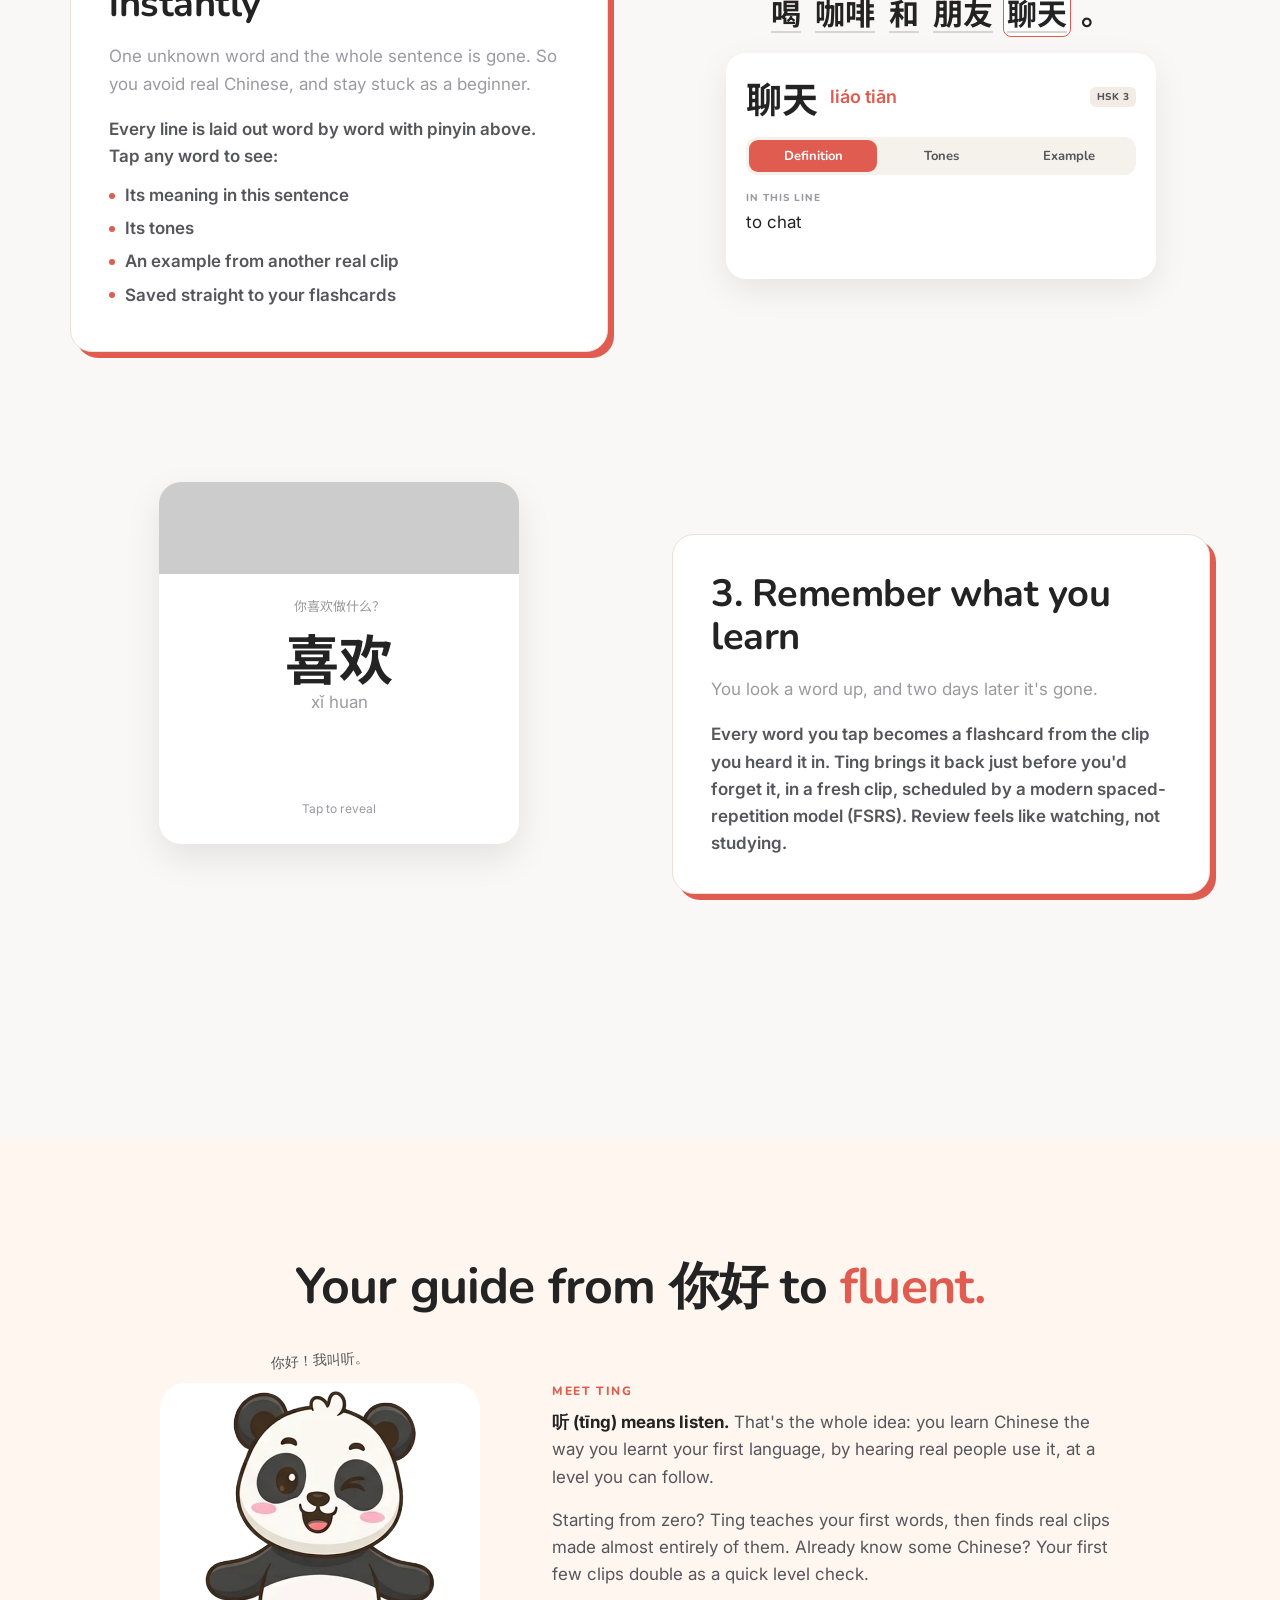
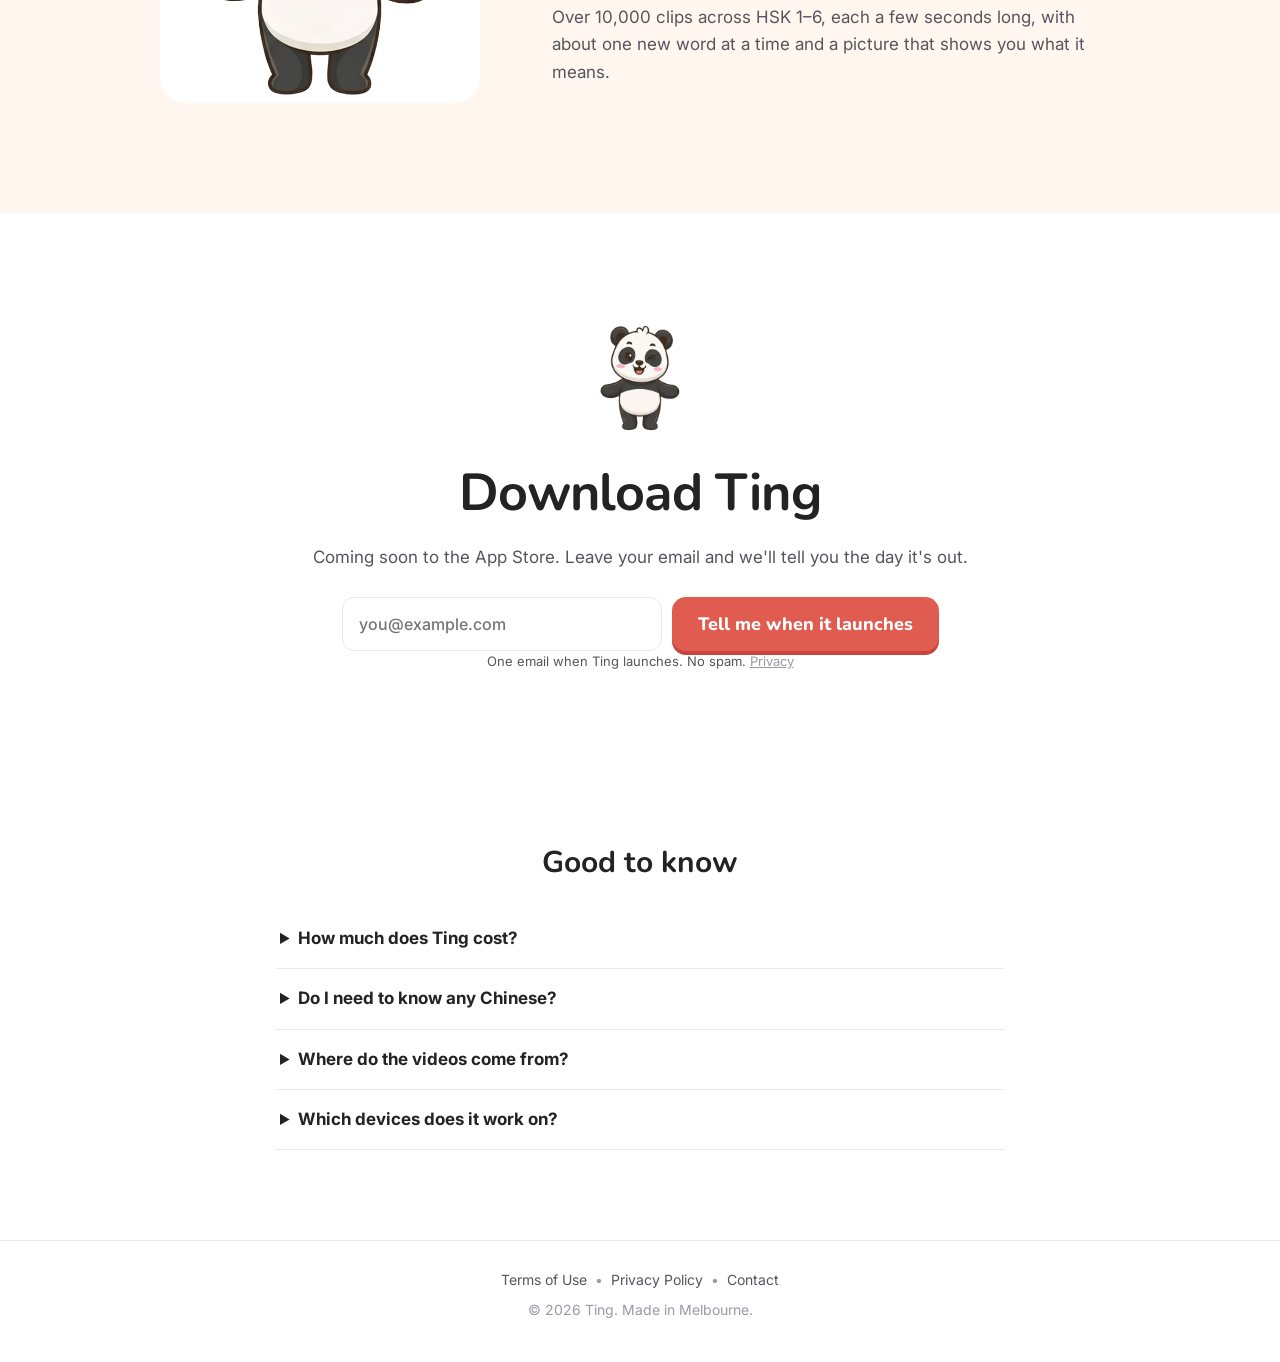
==== commit 867357c8: "Update website" ====
--- a/index.html
+++ b/index.html
@@ -13,7 +13,7 @@
 <link rel="preconnect" href="https://fonts.googleapis.com">
 <link rel="preconnect" href="https://fonts.gstatic.com" crossorigin>
 <link href="https://fonts.googleapis.com/css2?family=Nunito:wght@700;800;900&family=Inter:wght@300;400;500;600;700&family=Noto+Sans+SC:wght@500;700&display=swap" rel="stylesheet">
-<link rel="stylesheet" href="home.css?v=9">
+<link rel="stylesheet" href="home.css?v=10">
 </head>
 <body>
 
@@ -175,7 +175,7 @@
   <div style="margin-top:8px">© 2026 Ting. Made in Melbourne.</div>
 </footer>
 
-<script src="clips.js?v=2"></script>
+<script src="clips.js?v=3"></script>
 <script>
 // Once Ting is live, put its App Store link here: every "join the waitlist"
 // becomes the App Store badge.
@@ -240,7 +240,7 @@
 // The hero phone: real Ting clips through YouTube's embedded player, with the
 // line word by word underneath. Tap a word for its meaning; scroll for the next clip.
 (function () {
-  var clips = window.TING_CLIPS, at = 0, player = null, muted = true, timer = null, loops = 0;
+  var clips = window.TING_CLIPS, at = 0, player = null, muted = true, timer = null, loops = 0, loadedAt = Date.now(), ending = false;
   var $ = function (id) { return document.getElementById(id); };
   var sheet = $("sheet"), hint = $("hint"), dots = $("clipdots");
   clips.forEach(function () { dots.appendChild(document.createElement("i")); });
@@ -287,12 +287,32 @@
   }
   function play(c) {
     if (!player || !player.loadVideoById) return;
-    player.loadVideoById({ videoId: c.yt, startSeconds: c.start, endSeconds: c.end });
+    loadedAt = Date.now(); ending = false;
+    player.loadVideoById({ videoId: c.yt, startSeconds: c.start });
     if (muted) player.mute(); else player.unMute();
   }
+  // Each clip plays twice, then the feed moves on by itself.
+  function clipEnded() {
+    if (ending) return;
+    ending = true;
+    if (++loops >= 2 && !sheet.classList.contains("open")) { loops = 0; go(1); }
+    else { player.seekTo(clips[at].start, true); player.playVideo(); }
+  }
+  // YouTube sometimes ignores a load's start and end, or loads late (the app
+  // checks every load the same way), so the clip's window is kept here.
   function tick() {
-    if (!player || !player.getCurrentTime) return;
+    if (!player || !player.getCurrentTime || !player.getVideoData) return;
     var t = player.getCurrentTime(), c = clips[at];
+    if (player.getVideoData().video_id !== c.yt) {
+      if (Date.now() - loadedAt > 3000) play(c);
+      return;
+    }
+    // A replay has really started once the time is back inside the clip.
+    if (ending && t < c.end - 0.3) ending = false;
+    if (player.getPlayerState() === YT.PlayerState.PLAYING) {
+      if (t < c.start - 0.75) { player.seekTo(c.start, true); return; }
+      if (t >= c.end) { clipEnded(); return; }
+    }
     [].forEach.call($("line").children, function (b, i) {
       var w = c.words[i]; b.classList.toggle("now", t >= w.s && t < w.e);
     });
@@ -301,15 +321,10 @@
     var c = clips[at];
     player = new YT.Player("yt", {
       videoId: c.yt,
-      playerVars: { start: Math.floor(c.start), end: Math.ceil(c.end), autoplay: 1, mute: 1, playsinline: 1, controls: 0, rel: 0, origin: location.origin },
+      playerVars: { start: Math.floor(c.start), autoplay: 1, mute: 1, playsinline: 1, controls: 0, rel: 0, origin: location.origin },
       events: {
         onReady: function (e) { e.target.mute(); e.target.seekTo(clips[at].start, true); e.target.playVideo(); },
-        // Each clip plays twice, then the feed moves on by itself.
-        onStateChange: function (e) {
-          if (e.data !== YT.PlayerState.ENDED) return;
-          if (++loops >= 2 && !sheet.classList.contains("open")) { loops = 0; go(1); }
-          else { player.seekTo(clips[at].start, true); player.playVideo(); }
-        }
+        onStateChange: function (e) { if (e.data === YT.PlayerState.ENDED) clipEnded(); }
       }
     });
     timer = setInterval(tick, 120);
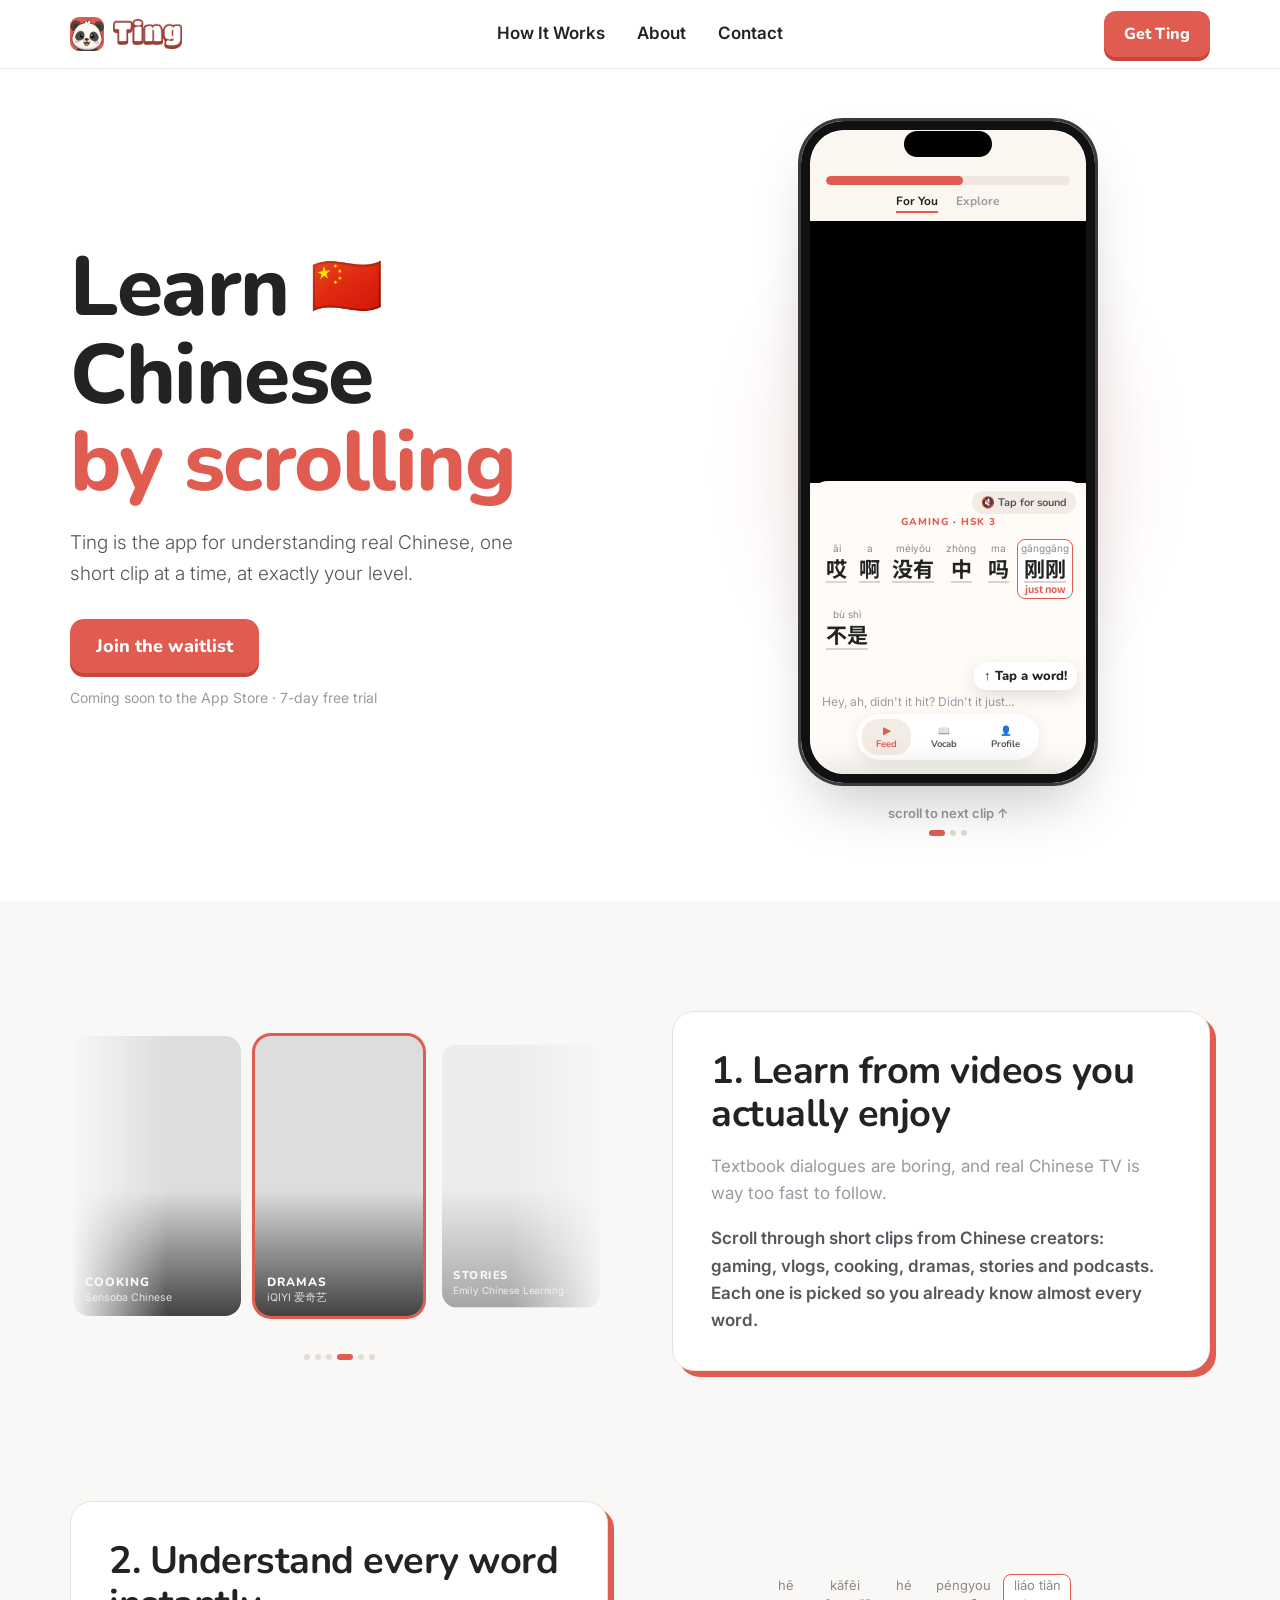
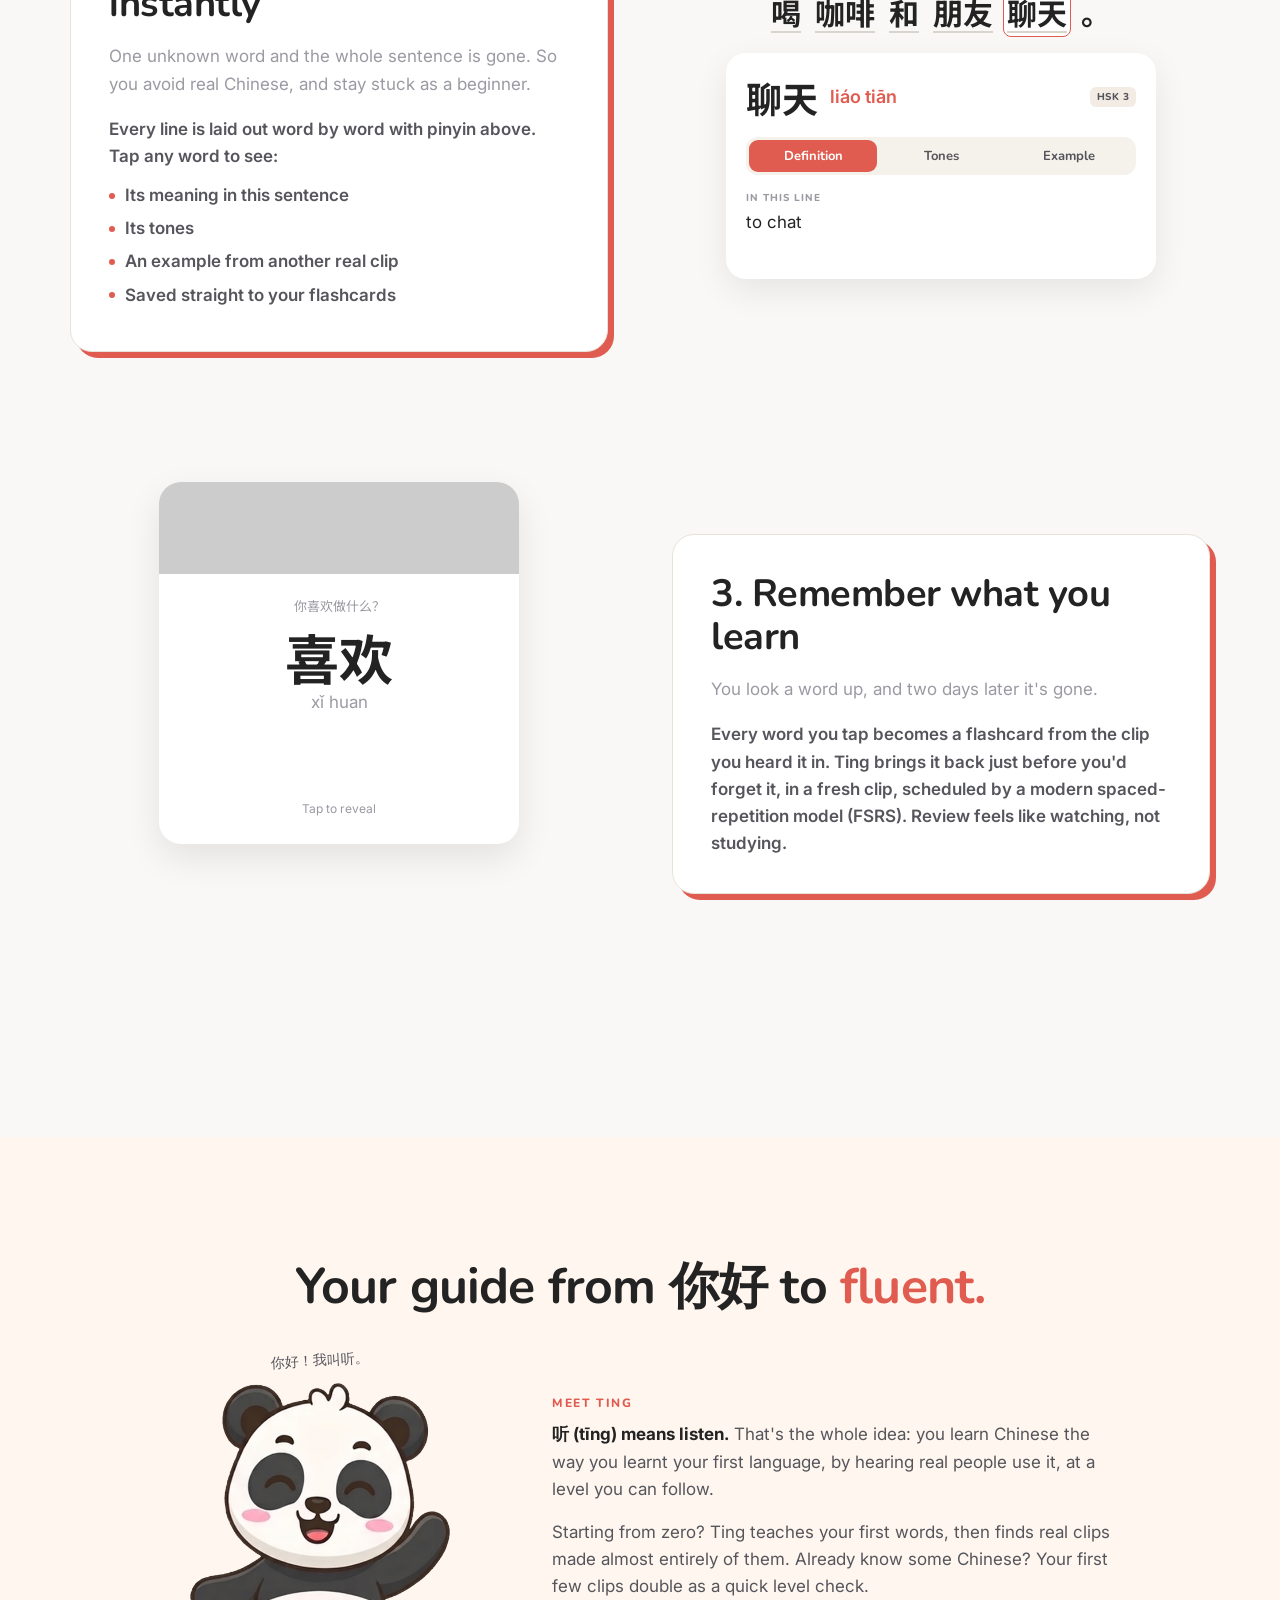
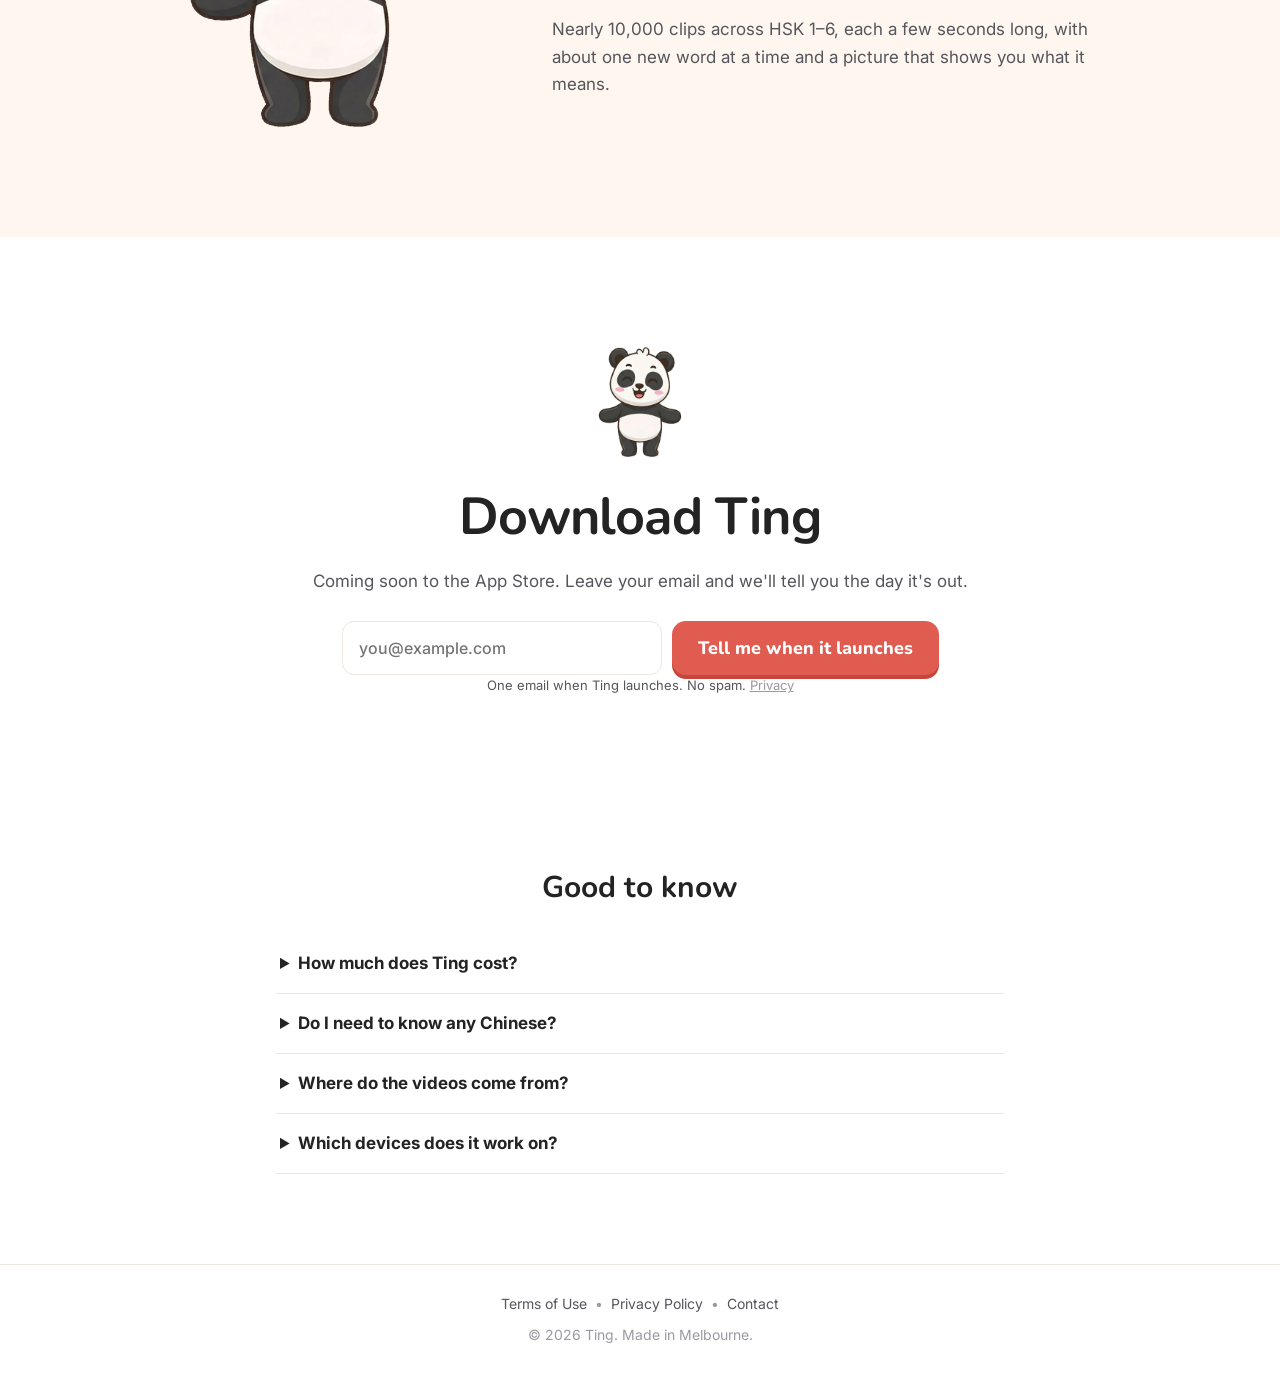
==== commit b9caea07: "Update website" ====
--- a/index.html
+++ b/index.html
@@ -7,19 +7,19 @@
 <meta name="description" content="Ting is the app for learning Mandarin from real Chinese videos at your level: gaming, vlogs, cooking, dramas and more. Tap any word to understand it; Ting brings it back before you forget.">
 <meta property="og:title" content="Ting: Learn Chinese by scrolling">
 <meta property="og:description" content="Learn Mandarin from real Chinese videos at your level.">
-<meta property="og:image" content="img/icon.png">
+<meta property="og:image" content="https://tingpanda.com/img/icon.png">
 <link rel="icon" href="img/favicon.png">
 <link rel="apple-touch-icon" href="img/icon.png">
 <link rel="preconnect" href="https://fonts.googleapis.com">
 <link rel="preconnect" href="https://fonts.gstatic.com" crossorigin>
 <link href="https://fonts.googleapis.com/css2?family=Nunito:wght@700;800;900&family=Inter:wght@300;400;500;600;700&family=Noto+Sans+SC:wght@500;700&display=swap" rel="stylesheet">
-<link rel="stylesheet" href="home.css?v=10">
+<link rel="stylesheet" href="home.css?v=11">
 </head>
 <body>
 
 <nav class="top">
   <div class="wrap">
-    <a class="brand" href="./"><img src="img/icon.png" alt="">Ting</a>
+    <a class="brand" href="./"><img src="img/icon.png" alt=""><img class="word" src="img/wordmark.png" alt="Ting"></a>
     <div class="links">
       <a href="#how">How It Works</a>
       <a href="#about">About</a>
@@ -139,12 +139,12 @@
   <div class="wrap">
     <h2>Your guide from 你好 to <em>fluent.</em></h2>
     <div class="grid">
-      <div class="panda"><div class="say">你好！我叫听。</div><img src="img/ting.png" alt="Ting the panda"></div>
+      <div class="panda"><div class="say">你好！我叫听。</div><img src="img/ting-wave.png" alt="Ting the panda, waving"></div>
       <div>
         <div class="eyebrow">Meet Ting</div>
         <p><b>听 (tīng) means listen.</b> That's the whole idea: you learn Chinese the way you learnt your first language, by hearing real people use it, at a level you can follow.</p>
         <p>Starting from zero? Ting teaches your first words, then finds real clips made almost entirely of them. Already know some Chinese? Your first few clips double as a quick level check.</p>
-        <p>Over 10,000 clips across HSK 1–6, each a few seconds long, with about one new word at a time and a picture that shows you what it means.</p>
+        <p>Nearly 10,000 clips across HSK 1–6, each a few seconds long, with about one new word at a time and a picture that shows you what it means.</p>
       </div>
     </div>
   </div>
--- a/home.css
+++ b/home.css
@@ -33,6 +33,7 @@
 nav.top .wrap { display: grid; grid-template-columns: 1fr auto 1fr; align-items: center; height: 68px; }
 .brand { display: flex; align-items: center; gap: 9px; text-decoration: none; color: var(--coral); font-weight: 900; font-size: 27px; letter-spacing: -.5px; }
 .brand img { width: 34px; height: 34px; border-radius: 9px; }
+.brand img.word { width: auto; height: 30px; border-radius: 0; }
 nav.top .links { display: flex; gap: 32px; }
 nav.top .links a { text-decoration: none; font-weight: 600; color: var(--ink); }
 nav.top .links a:hover { color: var(--coral); }
@@ -198,7 +199,7 @@
 .meet .grid { display: grid; grid-template-columns: 320px 1fr; gap: 72px; align-items: center; max-width: 960px; margin: 0 auto; }
 .meet .panda { position: relative; }
 .meet .panda .say { position: absolute; top: -34px; left: 50%; transform: translateX(-50%) rotate(-3deg); font-size: 14px; color: var(--ink-2); white-space: nowrap; }
-.meet .panda img { width: 100%; border-radius: 26px; background: #fff; }
+.meet .panda img { width: min(100%, 260px); margin: 0 auto; }
 .meet .eyebrow { font: 800 12px "Nunito"; letter-spacing: 1.6px; color: var(--coral); text-transform: uppercase; margin-bottom: 10px; }
 .meet p { color: var(--ink-2); margin: 0 0 16px; }
 .meet p b { color: var(--ink); }
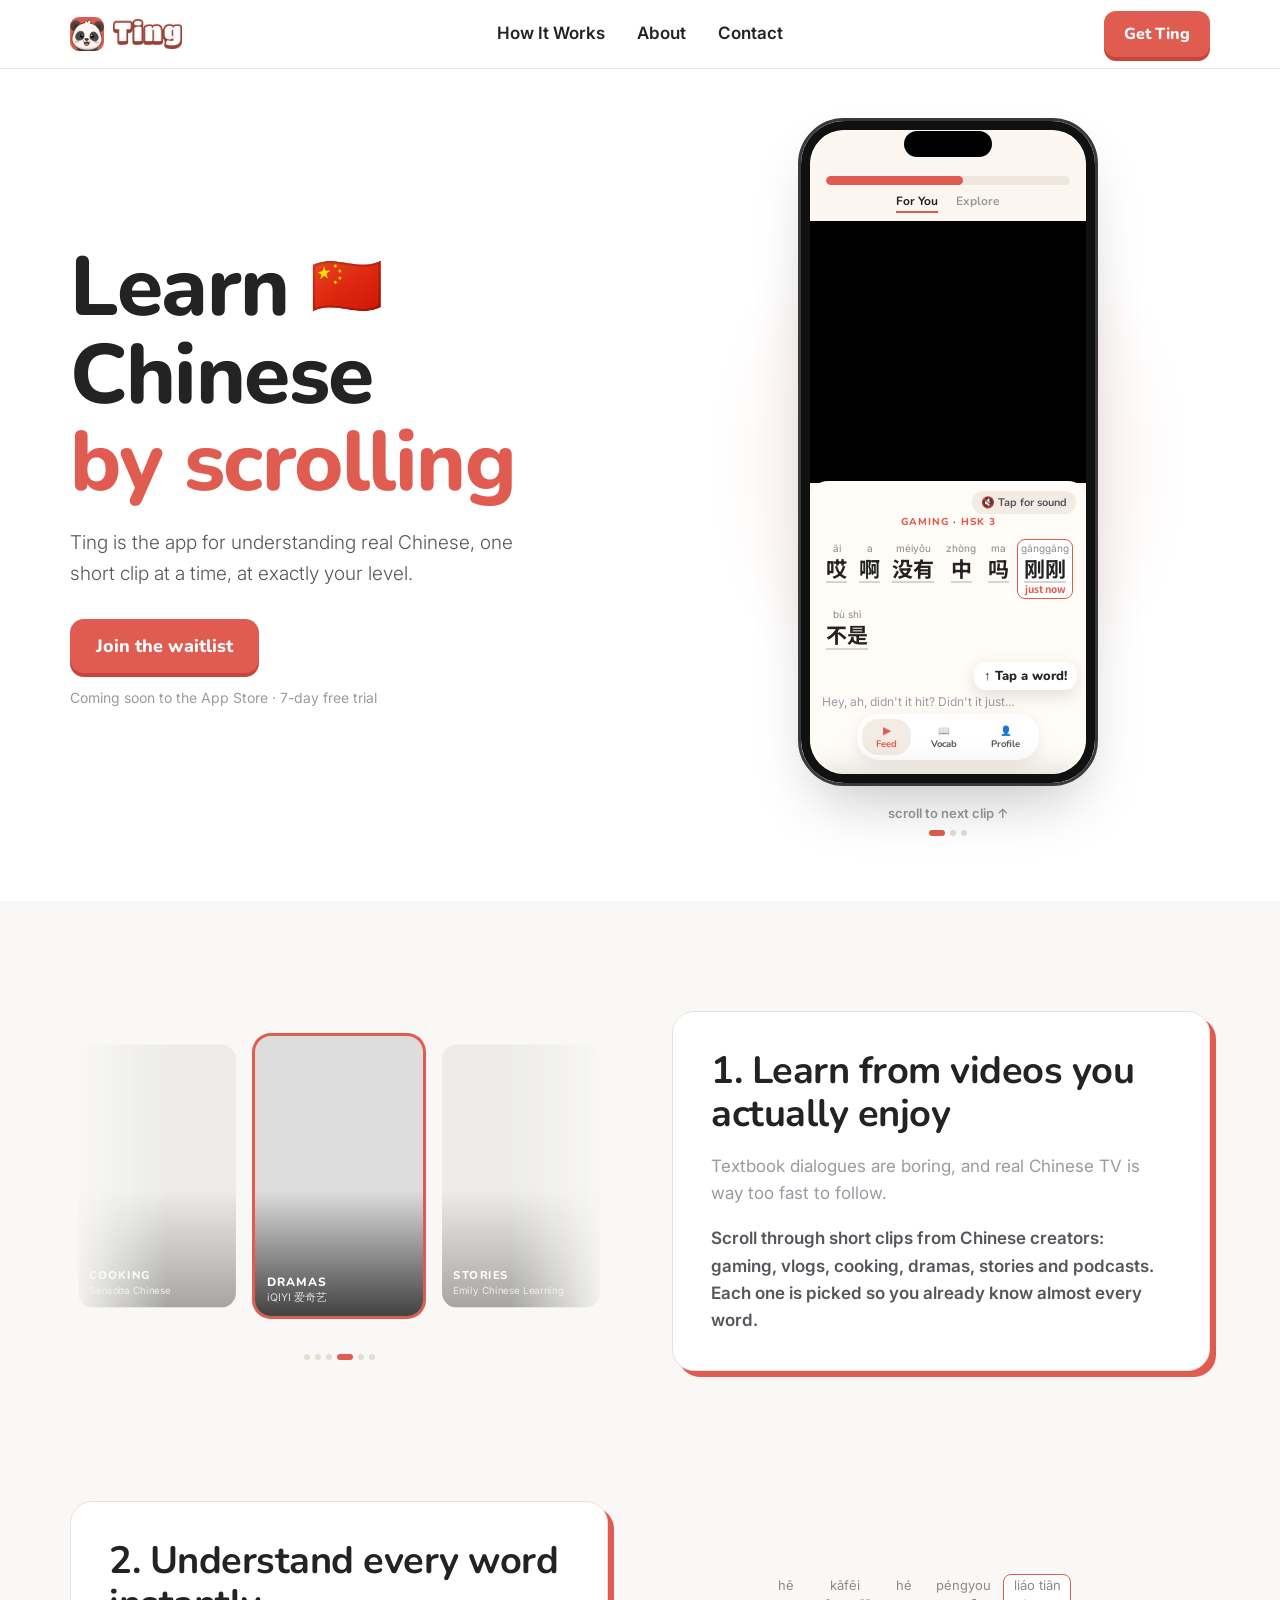
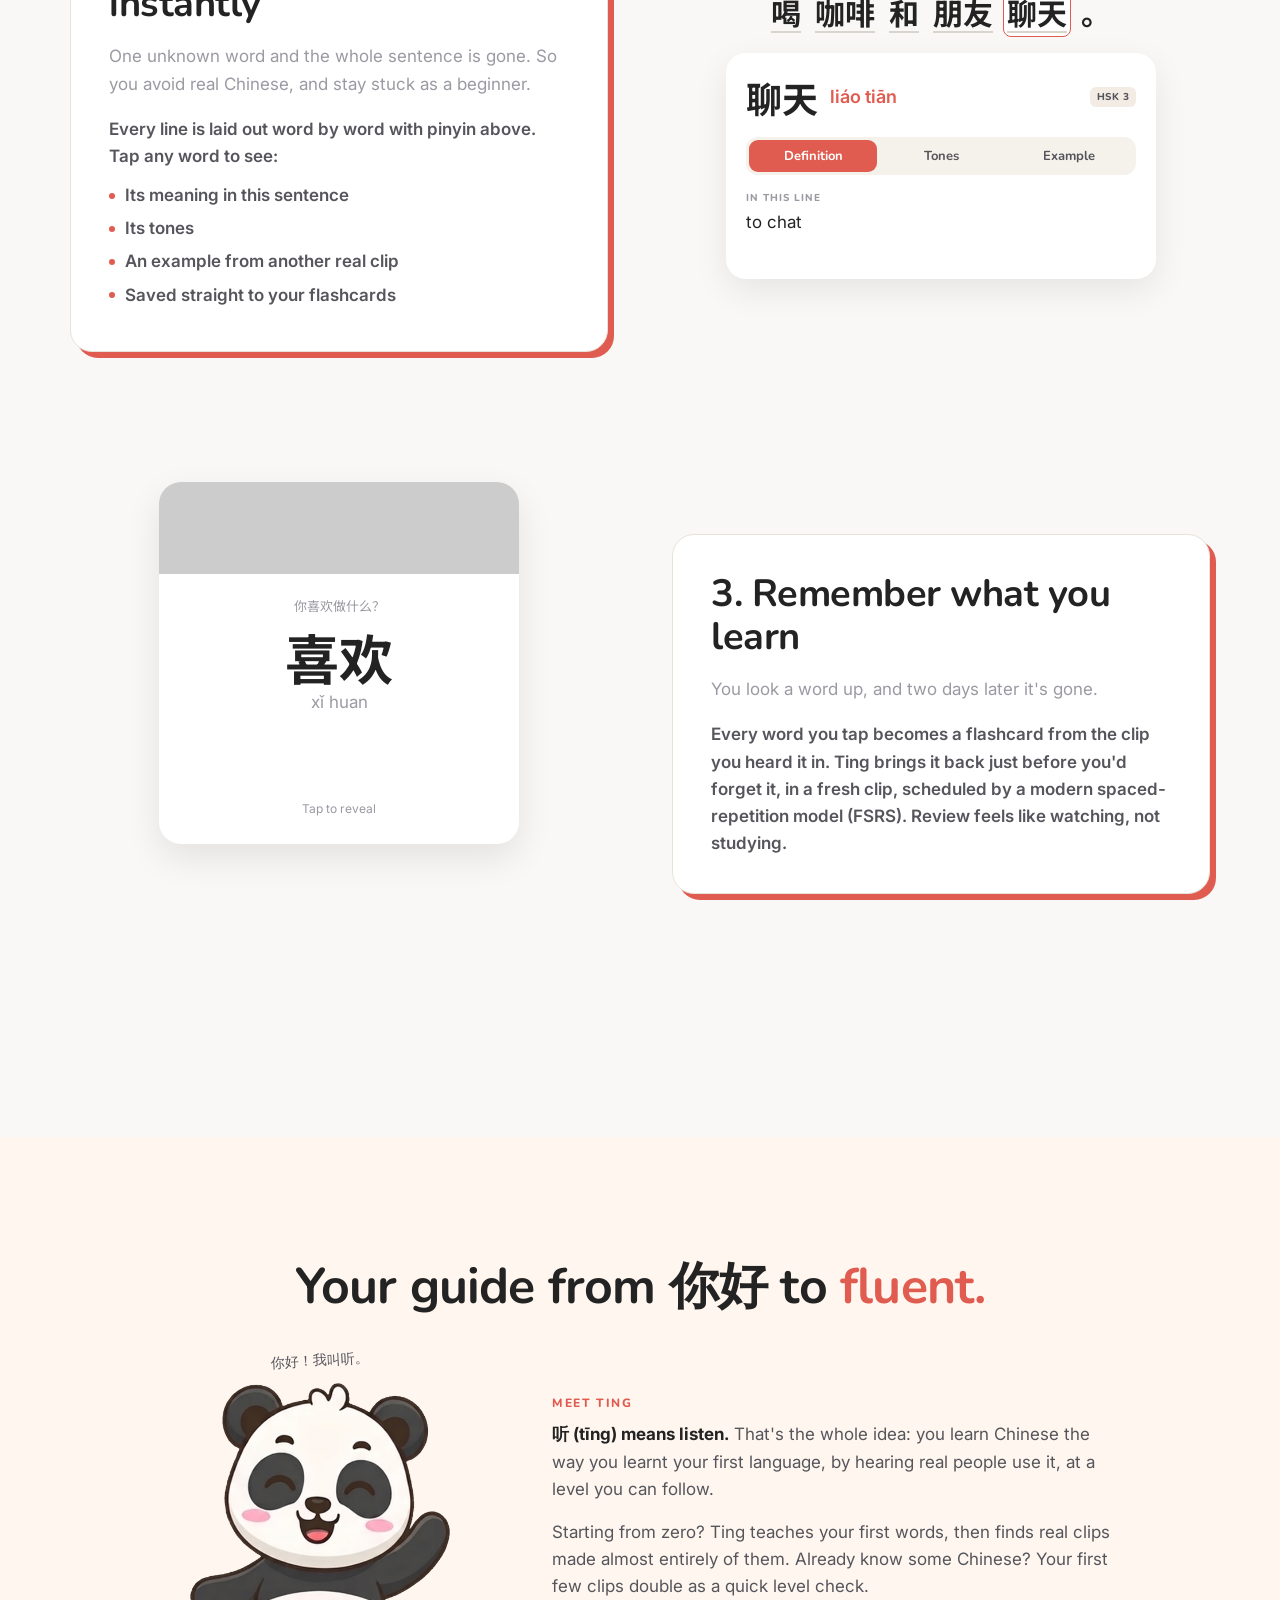
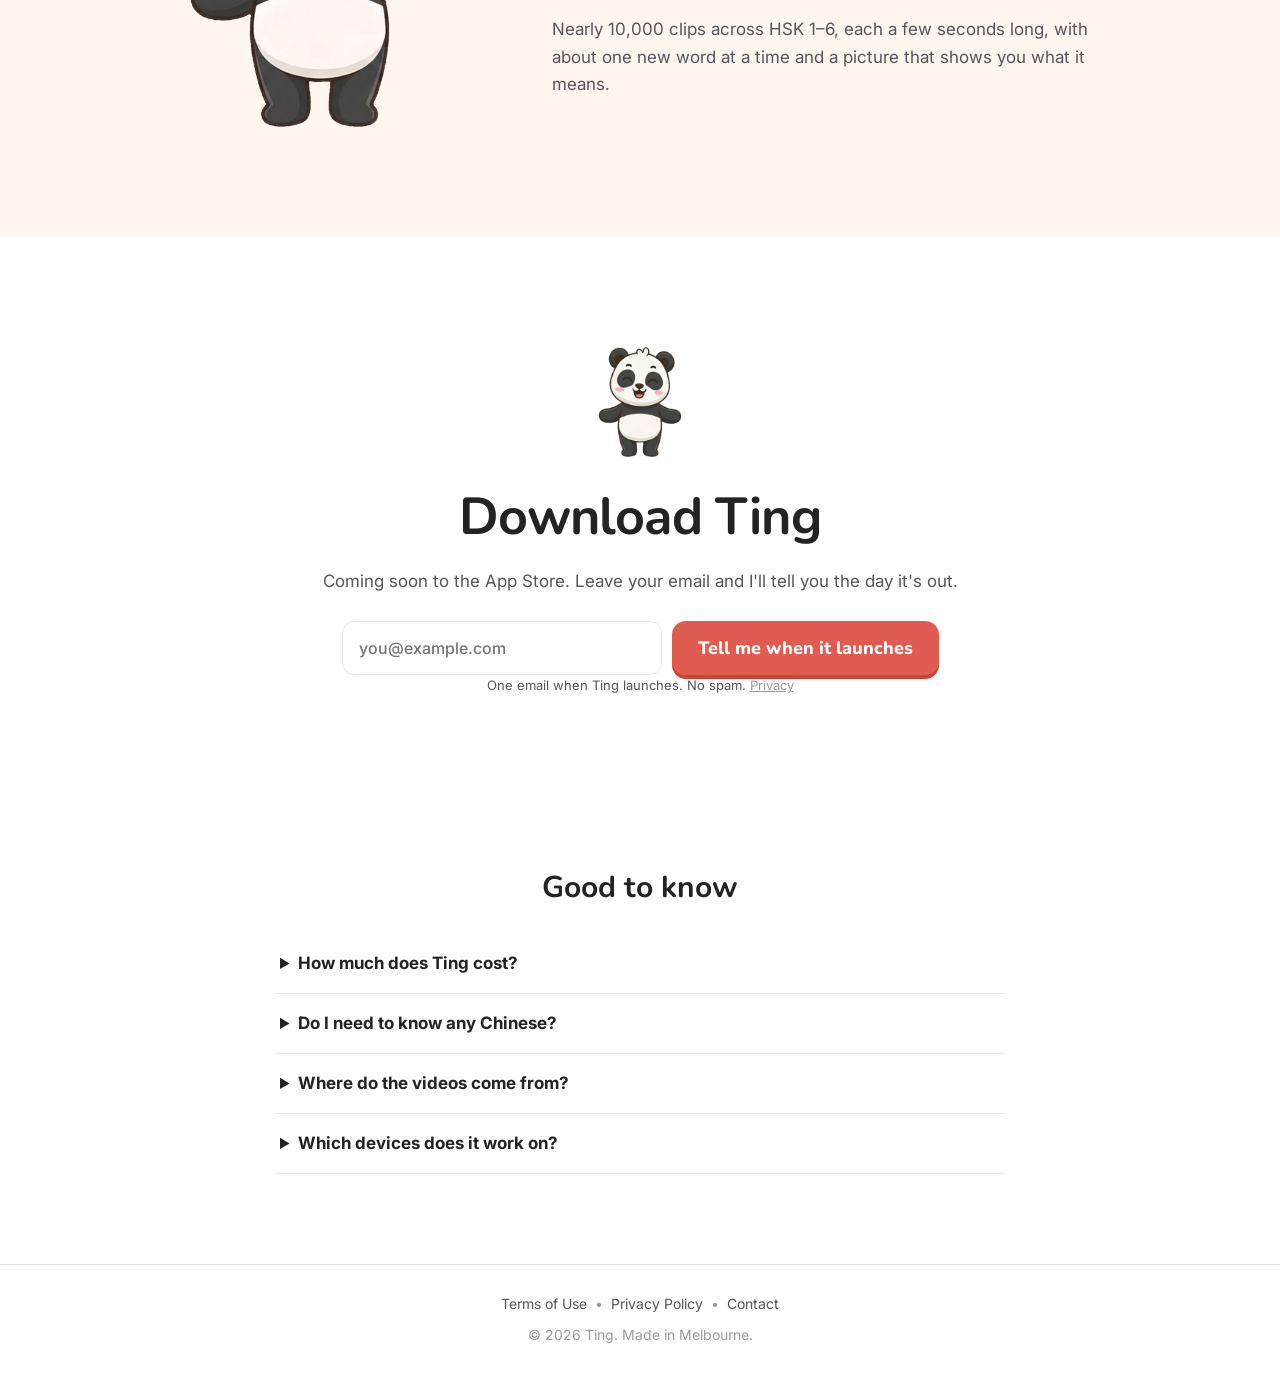
==== commit dd1c83ab: "Update website" ====
--- a/index.html
+++ b/index.html
@@ -154,7 +154,7 @@
   <div class="wrap">
     <img class="m" src="img/ting.png" alt="">
     <h2>Download Ting</h2>
-    <p id="dl-text">Coming soon to the App Store. Leave your email and we'll tell you the day it's out.</p>
+    <p id="dl-text">Coming soon to the App Store. Leave your email and I'll tell you the day it's out.</p>
     <div data-get="big" data-form></div>
     <p class="notify-msg" id="notify-msg" role="status" aria-live="polite"></p>
   </div>
@@ -229,7 +229,7 @@
       body: JSON.stringify({ email: email, source: "website" })
     }).then(function (r) {
       // 409: already on the list, which is fine.
-      if (r.ok || r.status === 409) { form.reset(); form.hidden = true; say("You're on the list. We'll email you when Ting launches."); }
+      if (r.ok || r.status === 409) { form.reset(); form.hidden = true; say("You're on the list. I'll email you when Ting launches."); }
       else { throw new Error(r.status); }
     }).catch(function () {
       say("Something went wrong. Please try again, or email noah@tingpanda.com.", true);
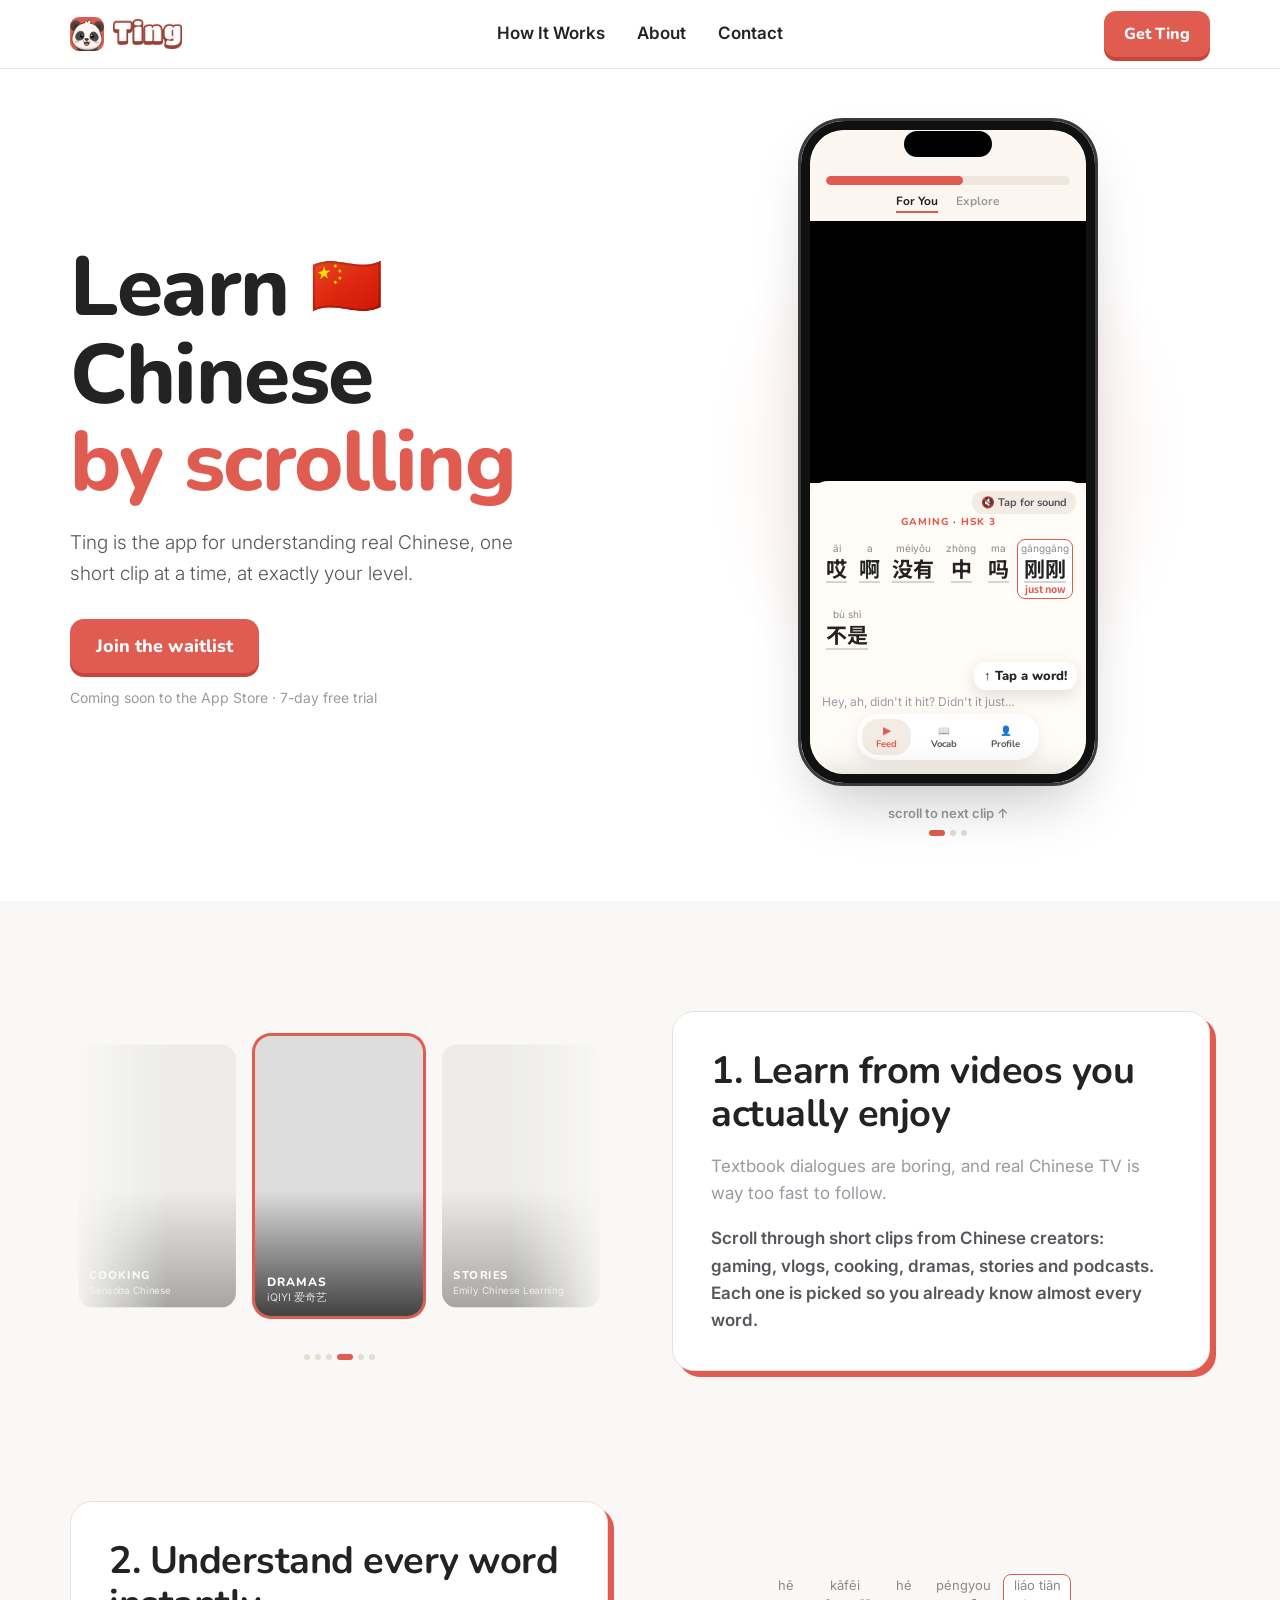
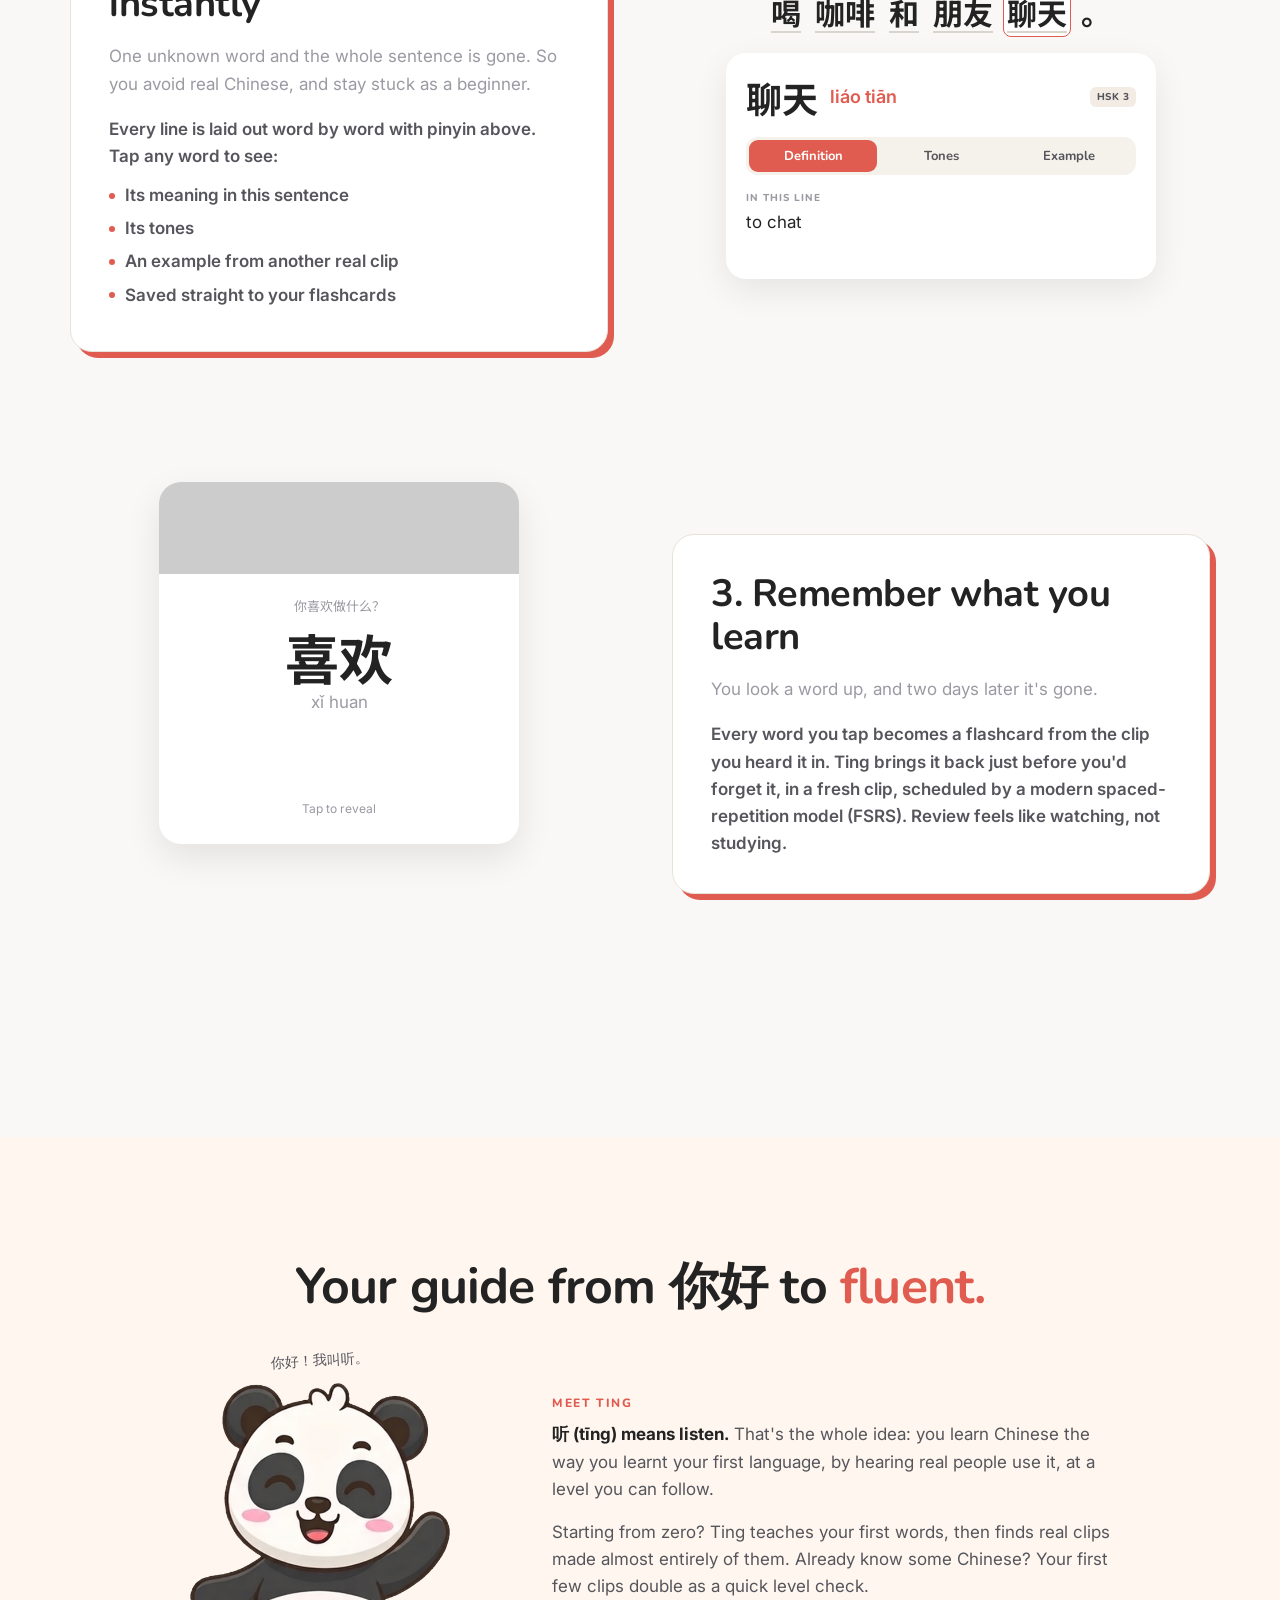
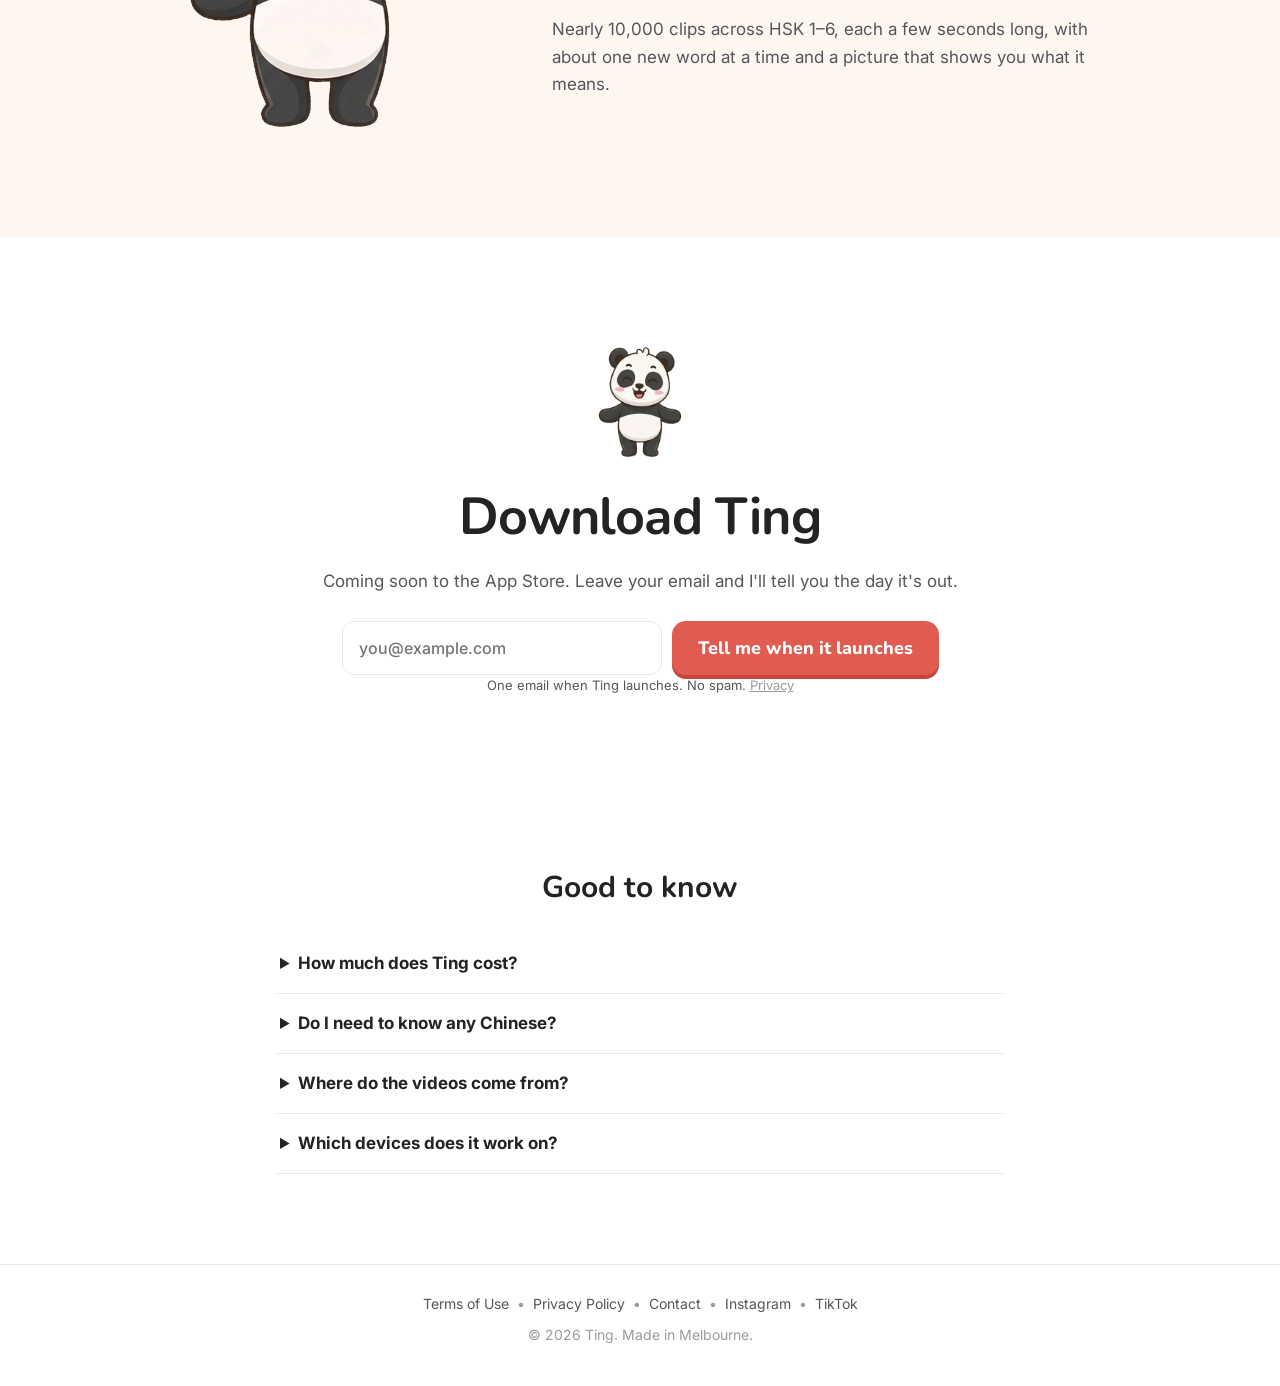
==== commit be6c6654: "Update website" ====
--- a/index.html
+++ b/index.html
@@ -8,8 +8,8 @@
 <meta property="og:title" content="Ting: Learn Chinese by scrolling">
 <meta property="og:description" content="Learn Mandarin from real Chinese videos at your level.">
 <meta property="og:image" content="https://tingpanda.com/img/icon.png">
-<link rel="icon" href="img/favicon.png">
-<link rel="apple-touch-icon" href="img/icon.png">
+<link rel="icon" href="img/favicon.png?v=2">
+<link rel="apple-touch-icon" href="img/icon.png?v=2">
 <link rel="preconnect" href="https://fonts.googleapis.com">
 <link rel="preconnect" href="https://fonts.gstatic.com" crossorigin>
 <link href="https://fonts.googleapis.com/css2?family=Nunito:wght@700;800;900&family=Inter:wght@300;400;500;600;700&family=Noto+Sans+SC:wght@500;700&display=swap" rel="stylesheet">
@@ -171,7 +171,7 @@
 </section>
 
 <footer>
-  <a href="terms.html">Terms of Use</a> • <a href="privacy.html">Privacy Policy</a> • <a href="support.html">Contact</a>
+  <a href="terms.html">Terms of Use</a> • <a href="privacy.html">Privacy Policy</a> • <a href="support.html">Contact</a> • <a href="https://www.instagram.com/learnwithting/" target="_blank" rel="noopener">Instagram</a> • <a href="https://www.tiktok.com/@ting.chinese" target="_blank" rel="noopener">TikTok</a>
   <div style="margin-top:8px">© 2026 Ting. Made in Melbourne.</div>
 </footer>
 
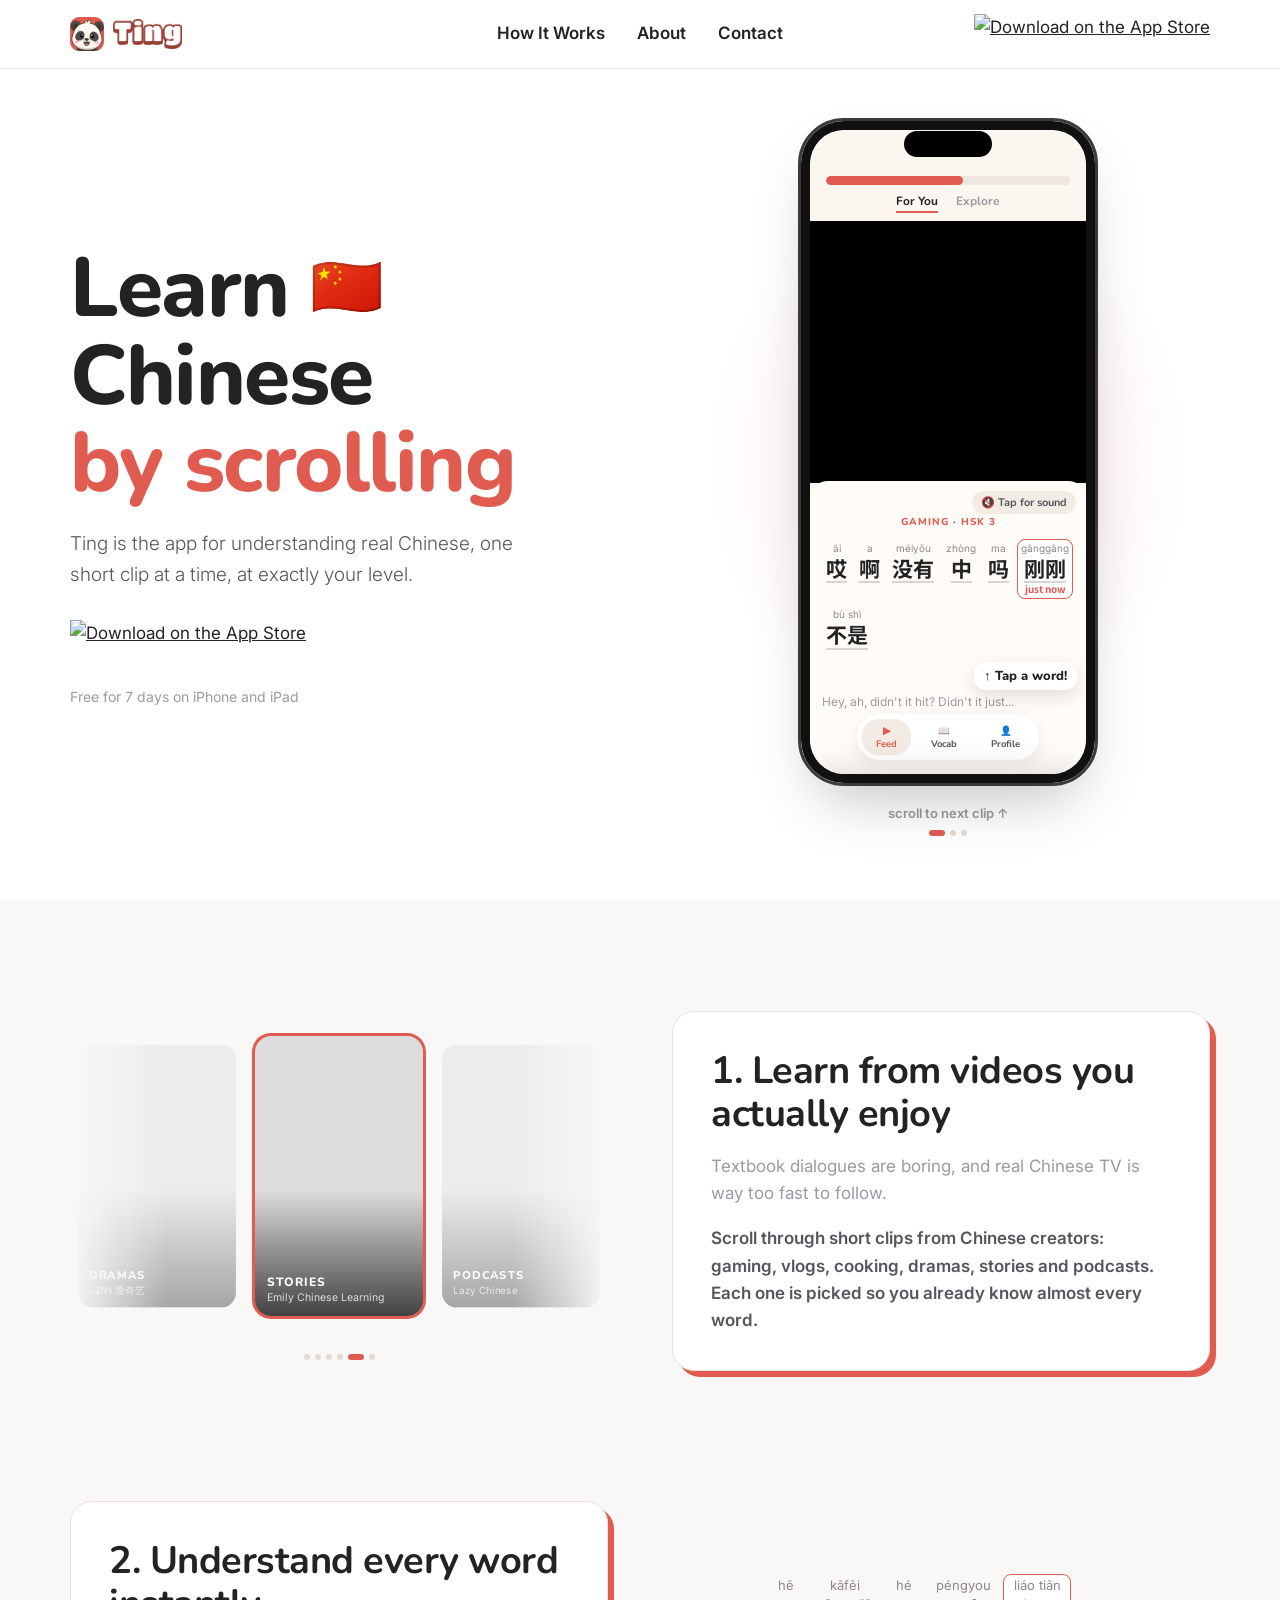
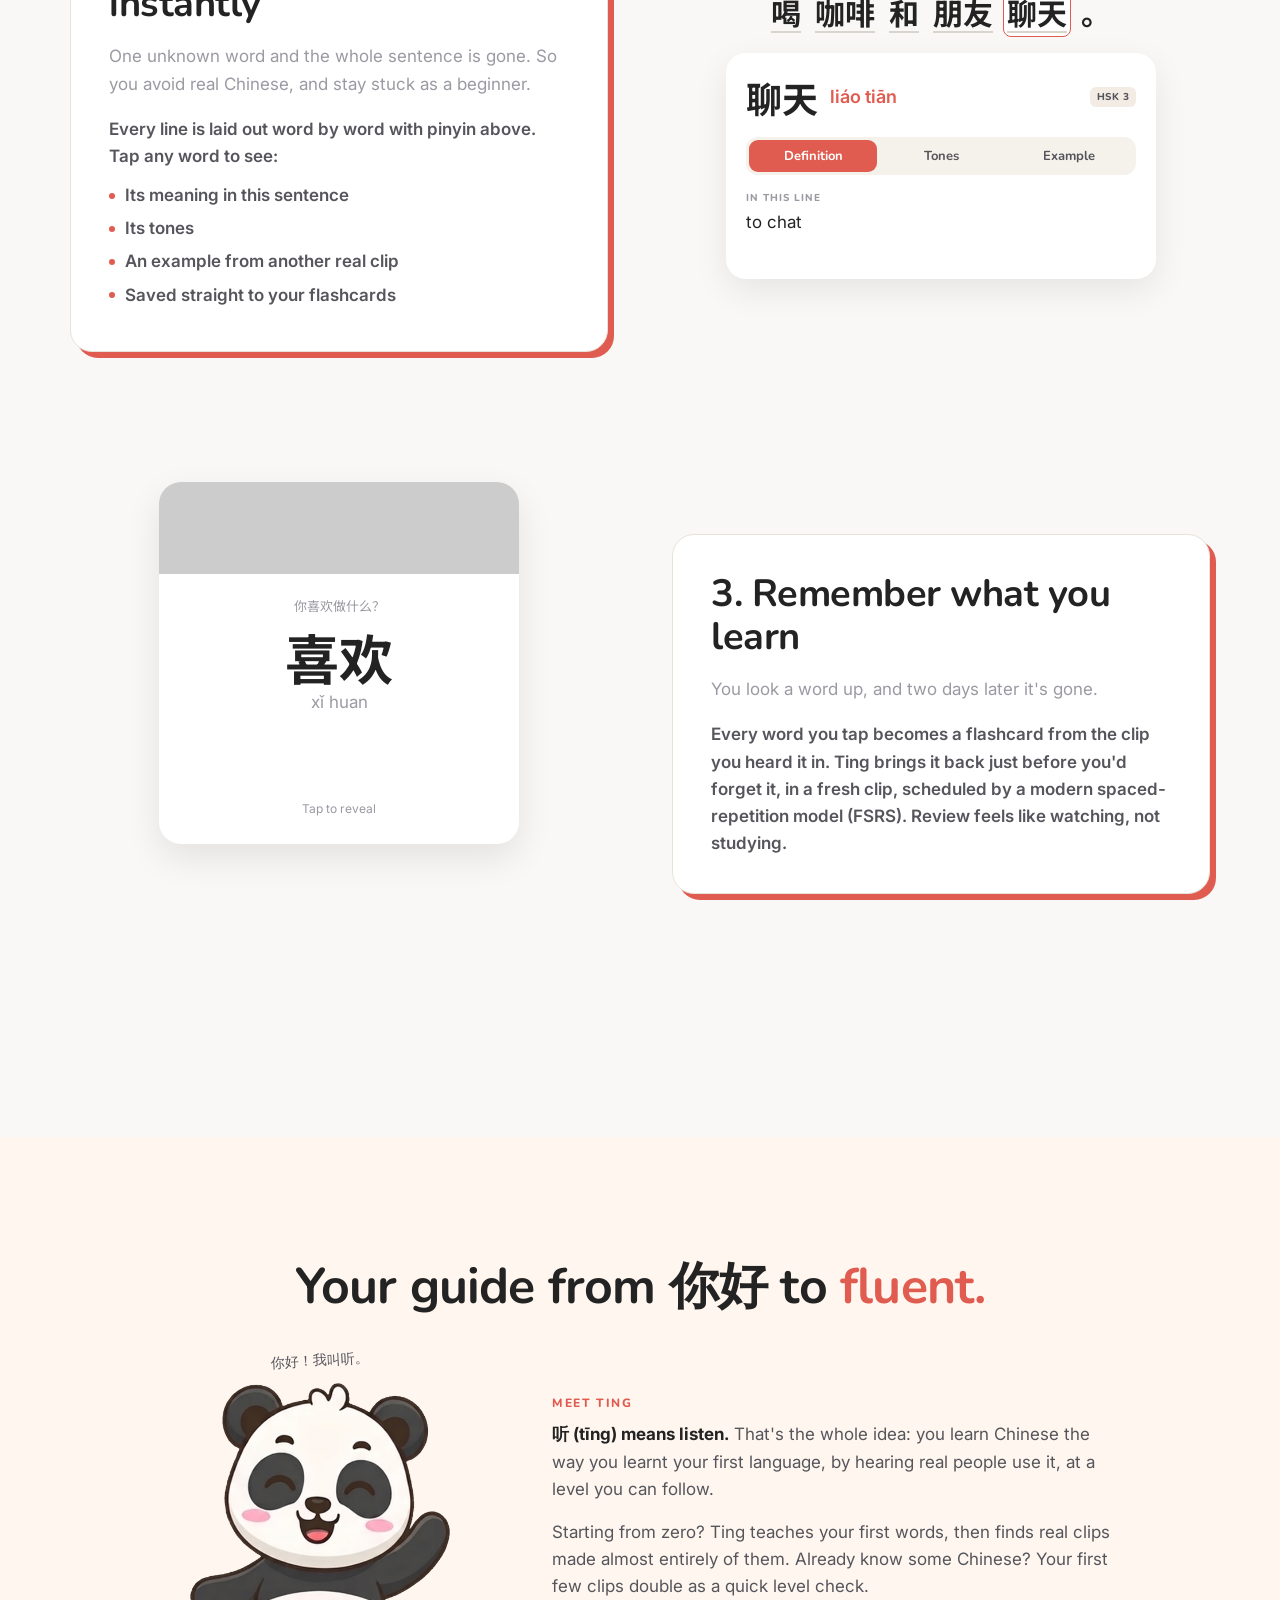
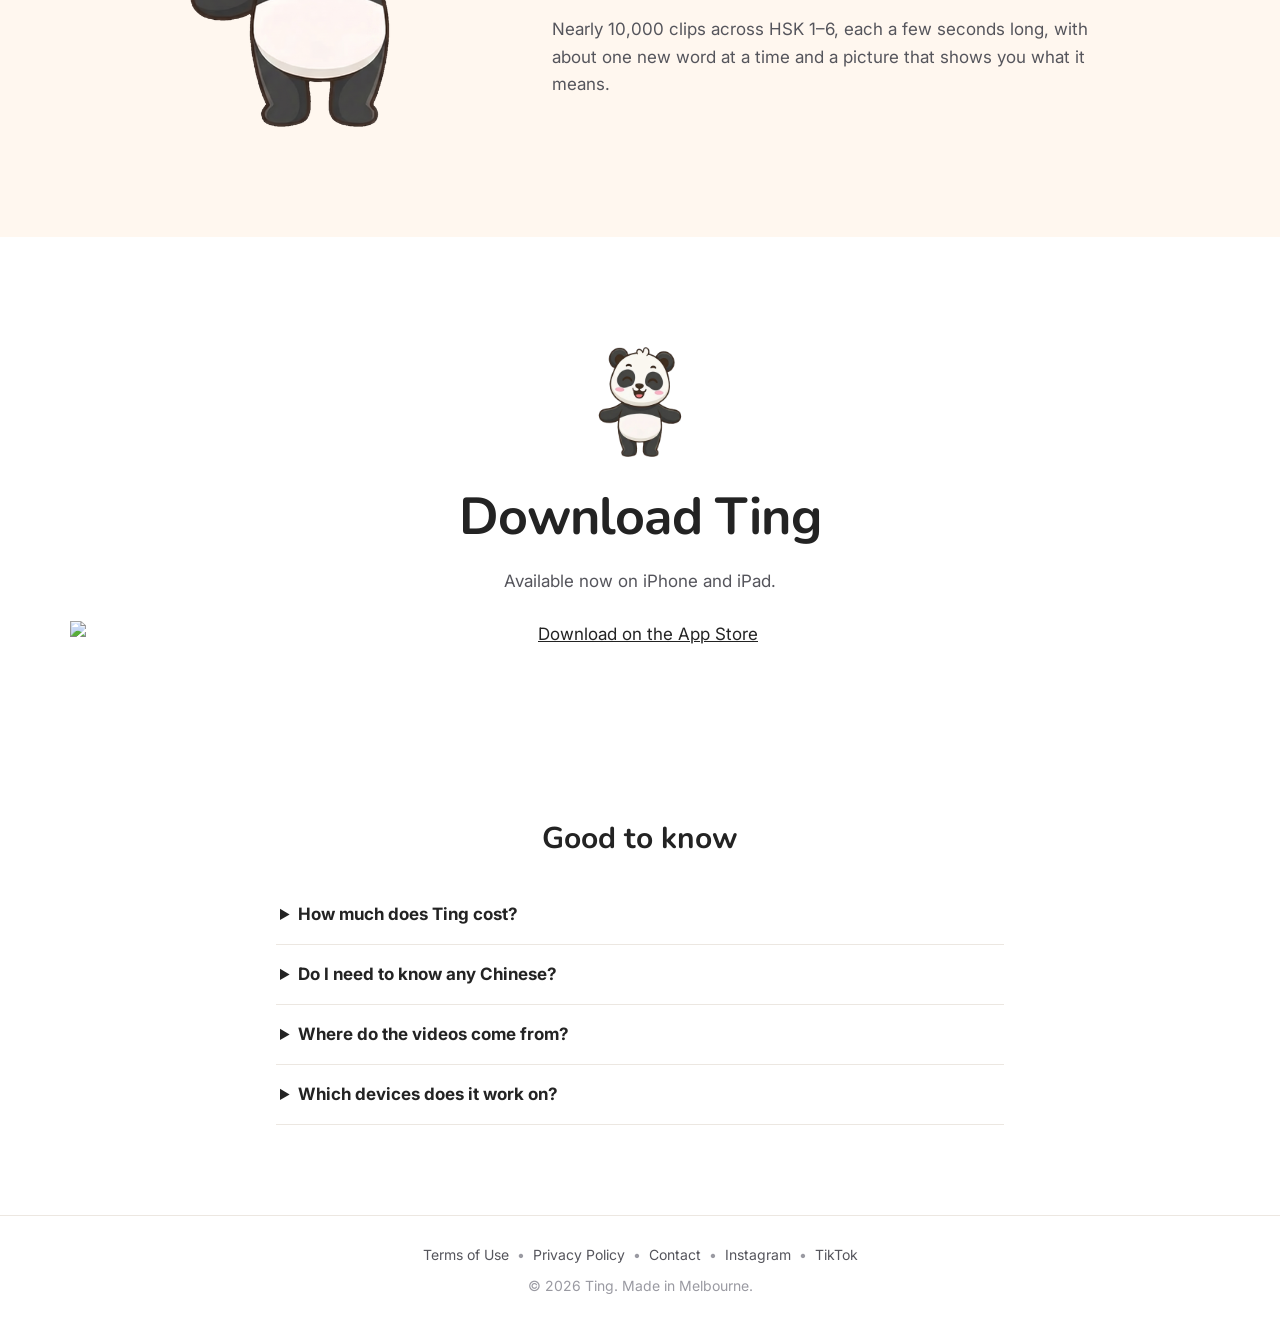
==== commit ff62e012: "Update website" ====
--- a/index.html
+++ b/index.html
@@ -179,7 +179,7 @@
 <script>
 // Once Ting is live, put its App Store link here: every "join the waitlist"
 // becomes the App Store badge.
-var APP_STORE_URL = "";
+var APP_STORE_URL = "https://apps.apple.com/app/id6814307643";
 var BADGE = "https://tools.applemarketingtools.com/api/badges/download-on-the-app-store/black/en-us?size=250x83";
 
 (function () {
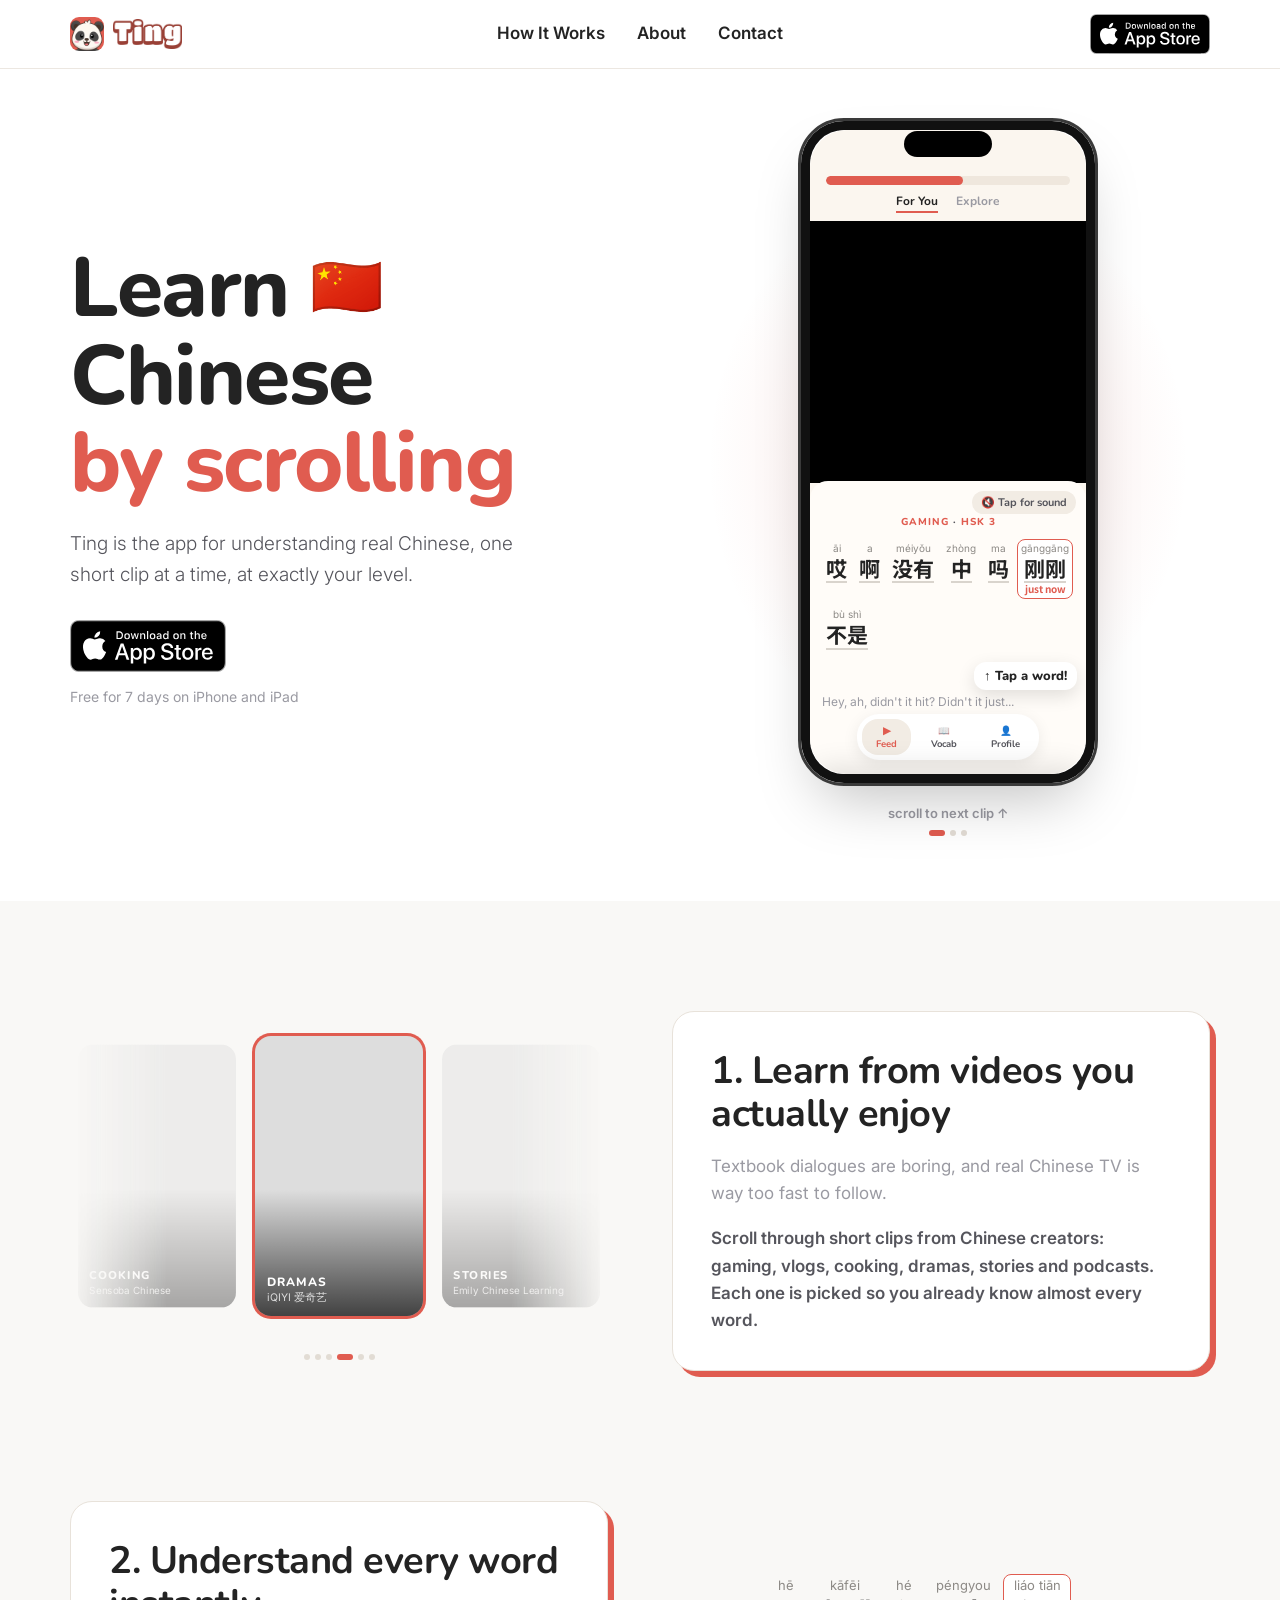
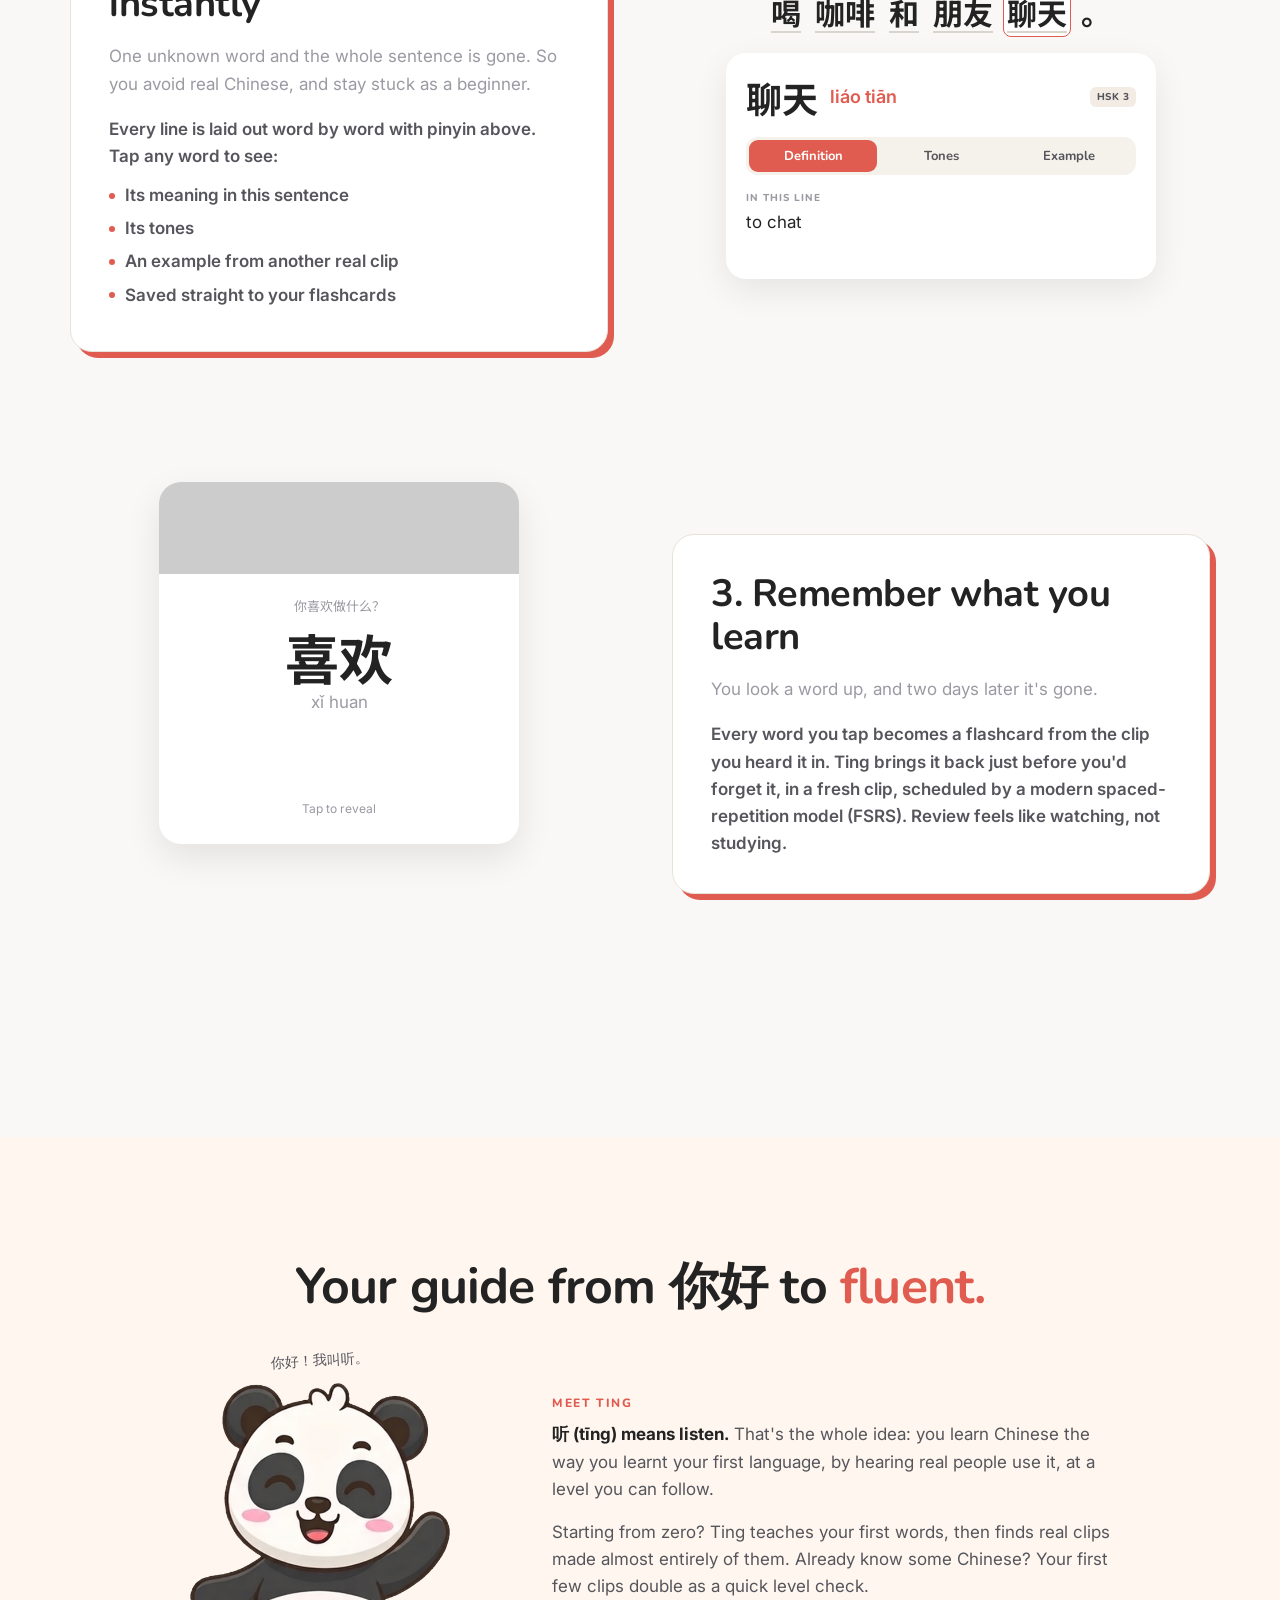
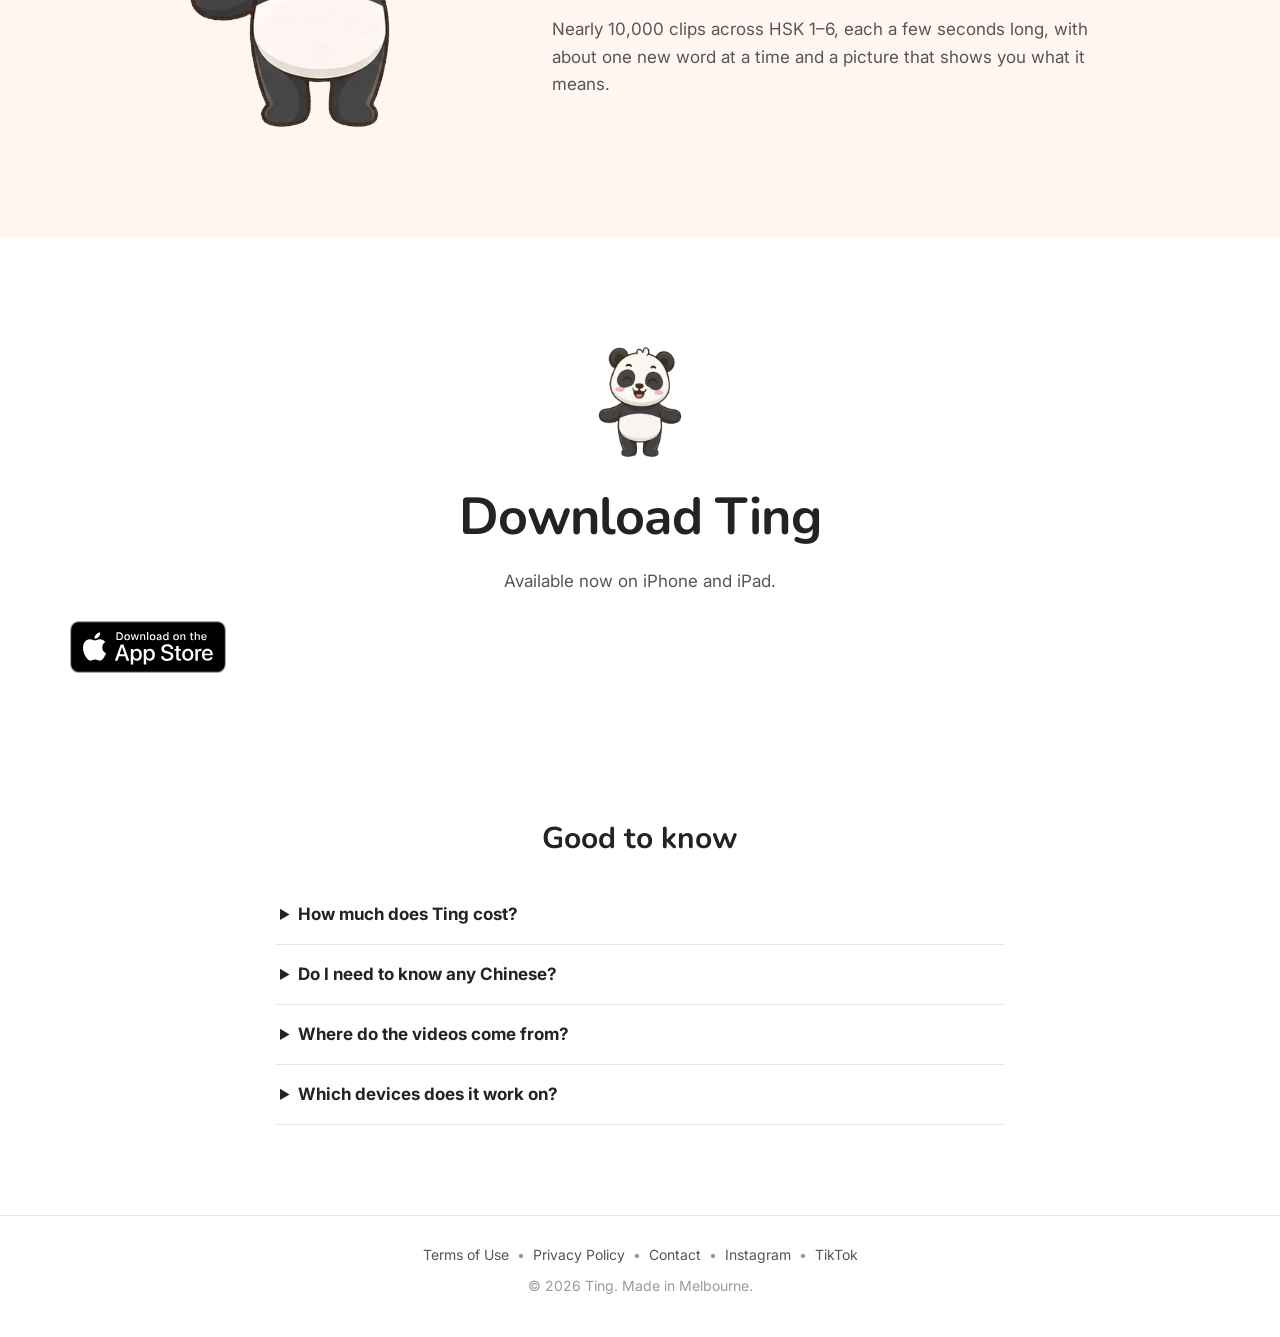
==== commit 40340f68: "Update website" ====
--- a/index.html
+++ b/index.html
@@ -180,7 +180,7 @@
 // Once Ting is live, put its App Store link here: every "join the waitlist"
 // becomes the App Store badge.
 var APP_STORE_URL = "https://apps.apple.com/app/id6814307643";
-var BADGE = "https://tools.applemarketingtools.com/api/badges/download-on-the-app-store/black/en-us?size=250x83";
+var BADGE = "img/app-store-badge.svg";
 
 (function () {
   var live = !!APP_STORE_URL;
